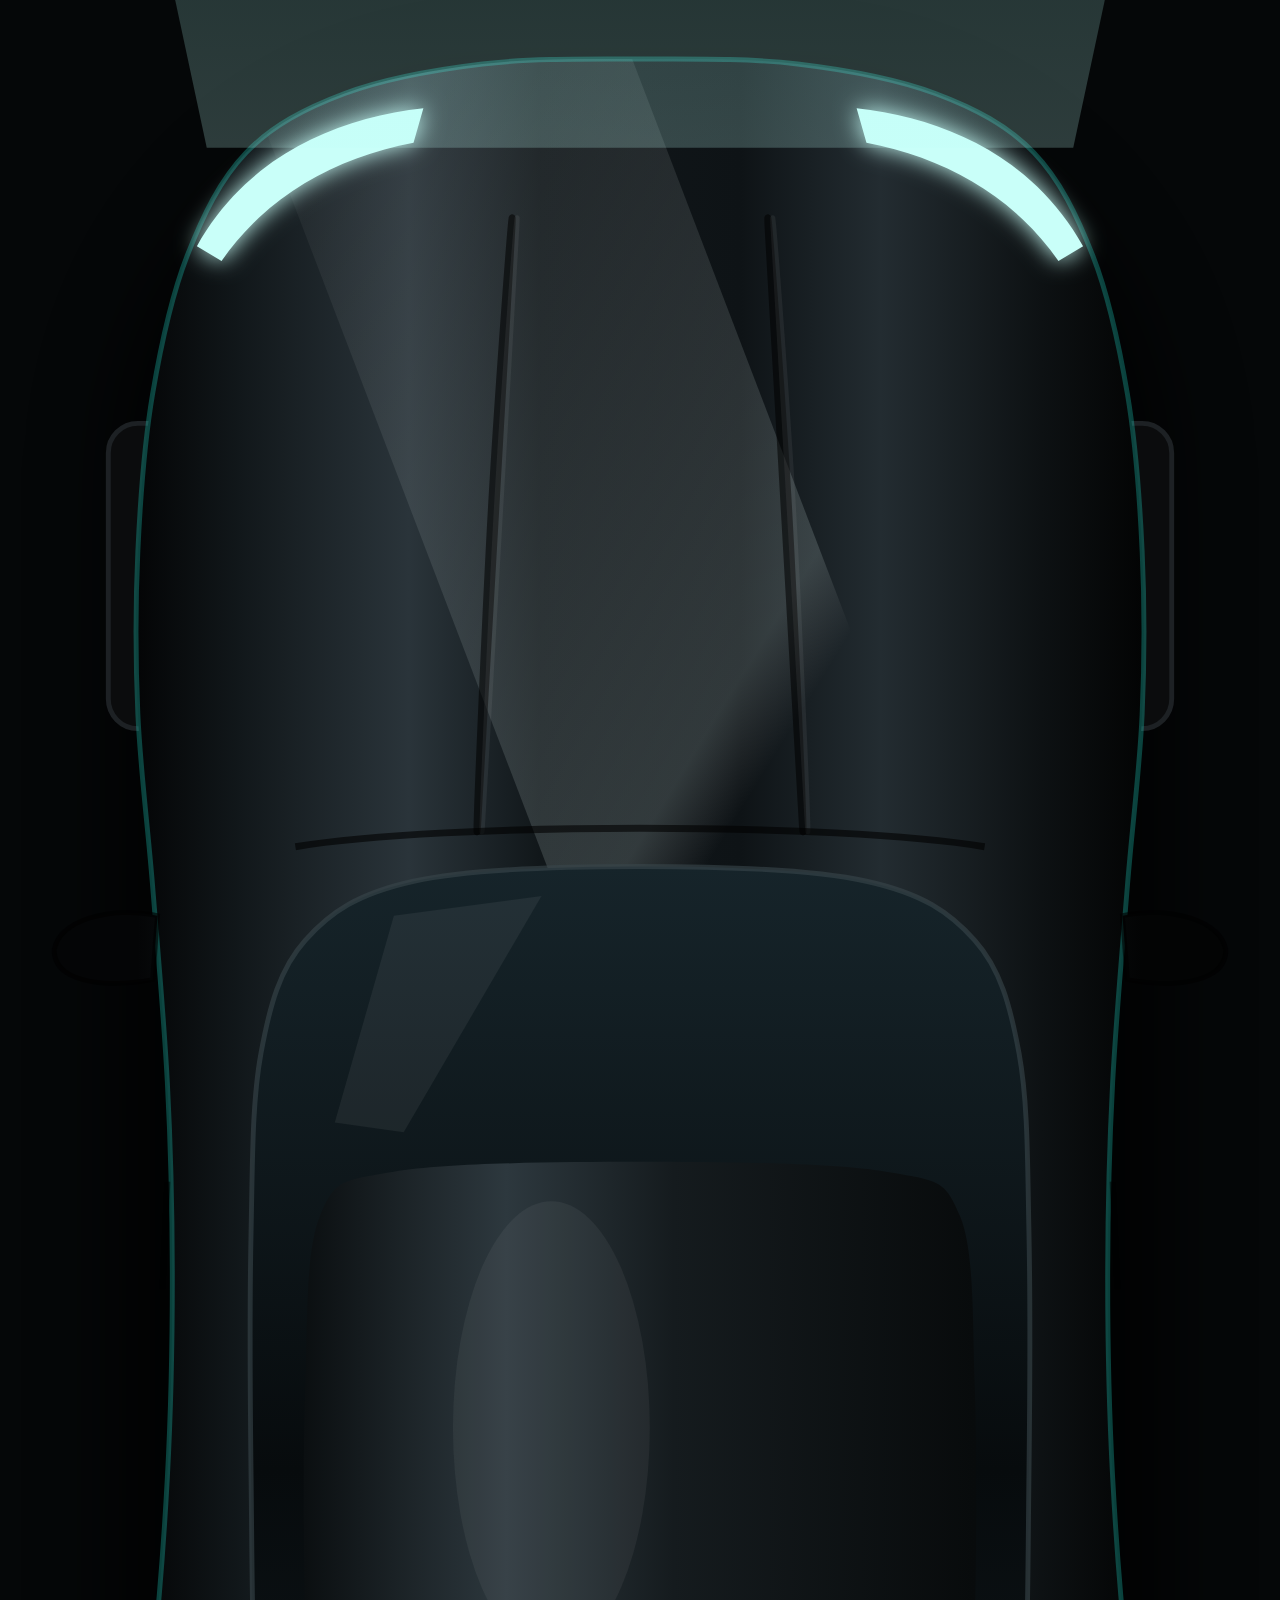
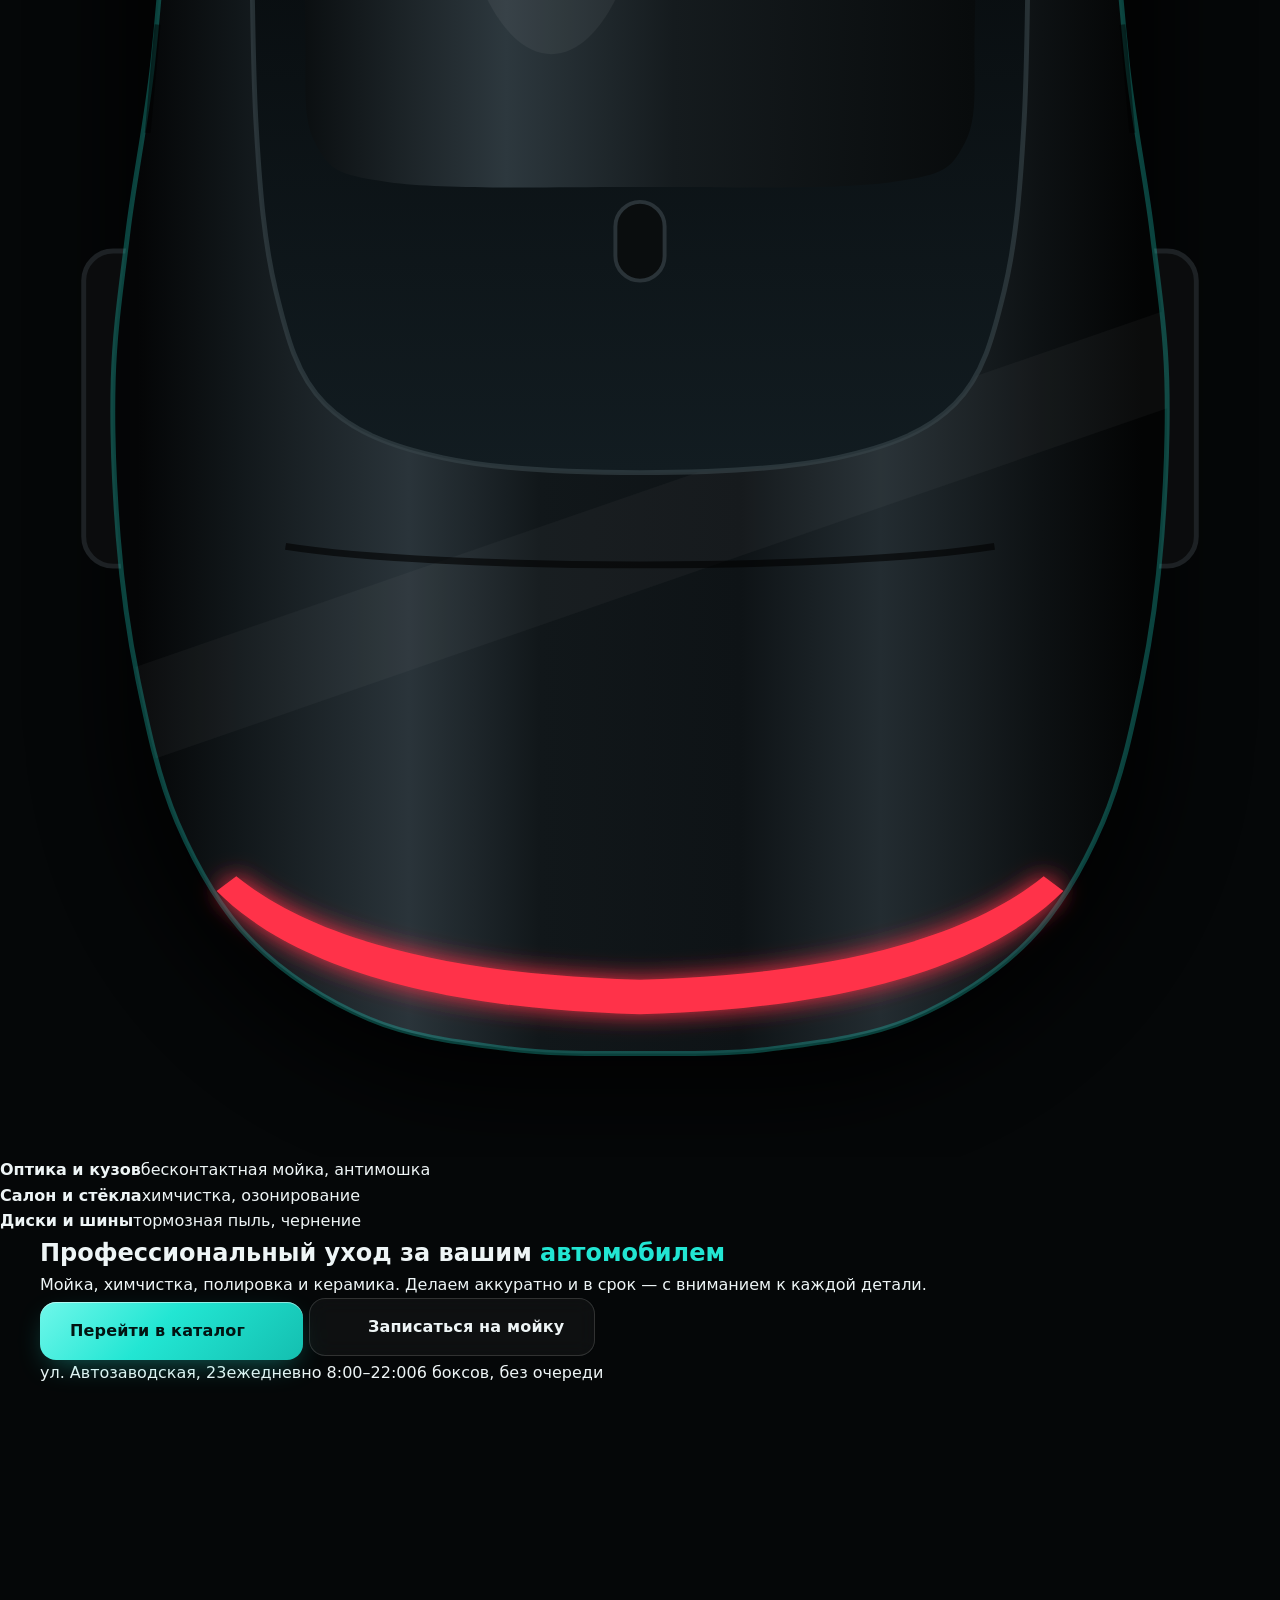
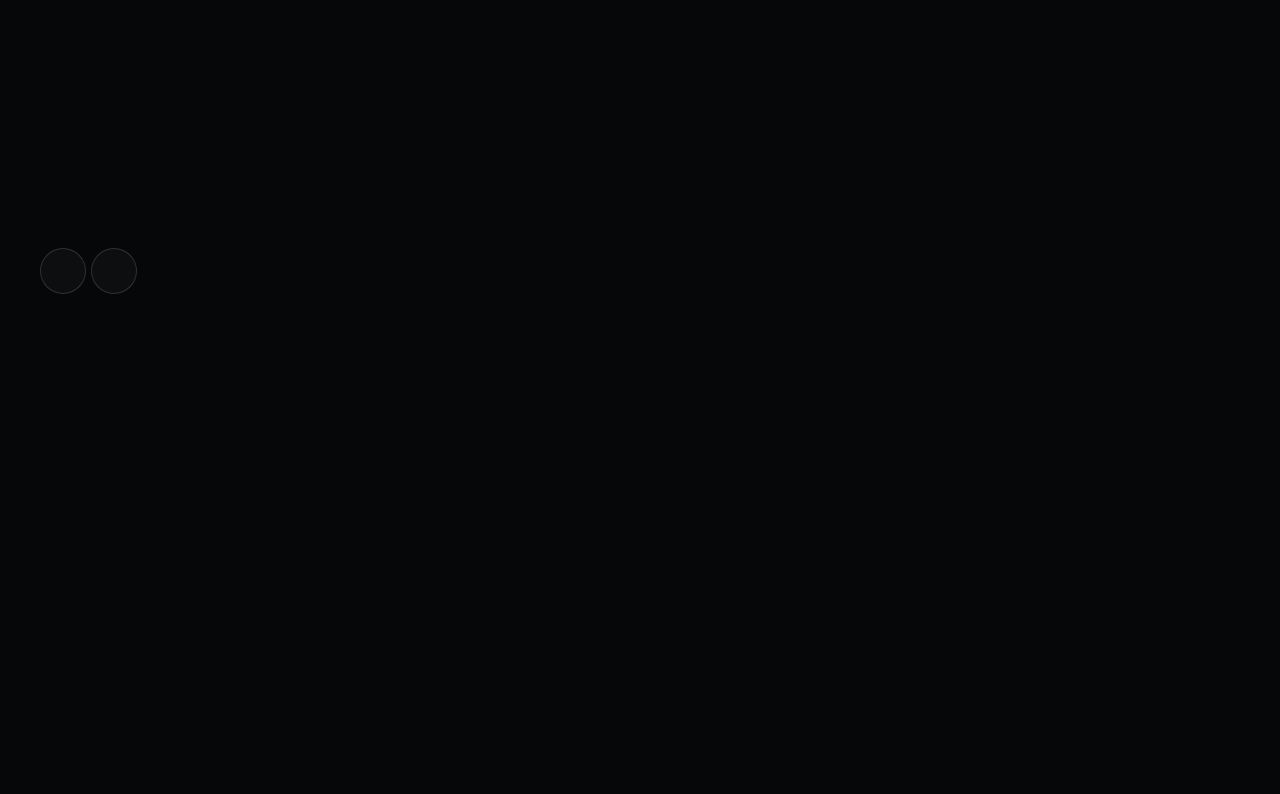
==== index.html @ 264e0c1d "Add files via upload" ====
<!doctype html>
<html lang="ru" class="no-js">
<head>
  <meta charset="utf-8">
  <meta name="viewport" content="width=device-width, initial-scale=1, viewport-fit=cover">
  <title>AQUACAR — премиальная автомойка и детейлинг в Москве</title>
  <meta name="description" content="Детейлинг-студия AQUACAR в Москве: бесконтактная мойка, химчистка салона, полировка, керамика и защитные покрытия. Онлайн-запись, гарантия качества, ежедневно 08:00–22:00.">
  <meta name="theme-color" content="#050708">
  <meta name="color-scheme" content="dark">
  <link rel="canonical" href="https://aquacar.ru/">
  <meta property="og:type" content="website">
  <meta property="og:locale" content="ru_RU">
  <meta property="og:site_name" content="AQUACAR">
  <meta property="og:title" content="AQUACAR — премиальная автомойка и детейлинг в Москве">
  <meta property="og:description" content="Детейлинг-студия AQUACAR в Москве: бесконтактная мойка, химчистка салона, полировка, керамика и защитные покрытия. Онлайн-запись, гарантия качества, ежедневно 08:00–22:00.">
  <meta property="og:url" content="https://aquacar.ru/">
  <meta property="og:image" content="https://aquacar.ru/assets/img/og-image.png">
  <meta property="og:image:width" content="1200">
  <meta property="og:image:height" content="630">
  <meta name="twitter:card" content="summary_large_image">
  <link rel="icon" href="assets/img/favicon.svg" type="image/svg+xml">
  <link rel="icon" href="assets/img/favicon-32.png" sizes="32x32" type="image/png">
  <link rel="apple-touch-icon" href="assets/img/apple-touch-icon.png">
  <link rel="manifest" href="site.webmanifest">
  <link rel="preload" href="assets/fonts/unbounded-cyrillic-2.woff2" as="font" type="font/woff2" crossorigin>
  <link rel="stylesheet" href="assets/css/fonts.css?v=2.4.0">
  <link rel="stylesheet" href="assets/css/base.css?v=2.4.0">
  <link rel="stylesheet" href="assets/css/layout.css?v=2.4.0">
  <link rel="stylesheet" href="assets/css/hero.css?v=2.4.0">
  <link rel="stylesheet" href="assets/css/sections.css?v=2.4.0">
  <script>document.documentElement.classList.replace('no-js', 'js');</script>
  <script type="application/ld+json">
  {"@context":"https://schema.org","@type":"AutoWash","name":"AQUACAR","url":"https://aquacar.ru/","image":"https://aquacar.ru/assets/img/og-image.png","telephone":"+7-495-120-45-67","email":"hello@aquacar.ru","priceRange":"₽₽","address":{"@type":"PostalAddress","streetAddress":"ул. Автозаводская, 23, стр. 4","addressLocality":"Москва","postalCode":"115280","addressCountry":"RU"},"geo":{"@type":"GeoCoordinates","latitude":55.7063,"longitude":37.6596},"openingHoursSpecification":[{"@type":"OpeningHoursSpecification","dayOfWeek":["Monday","Tuesday","Wednesday","Thursday","Friday","Saturday","Sunday"],"opens":"08:00","closes":"22:00"}]}
  </script>
</head>
<body data-page="home">
  <main id="main">
    <!-- Главный экран -->
    <section class="hero" data-hero aria-label="Главный экран">
      <div class="hero__stage">
        <div class="hero__camera" data-hero-camera>
          <div class="hero__floor" aria-hidden="true">
            <span class="hero__drain"></span>
            <span class="hero__bay"></span>
          </div>
          <div class="hero__spot" data-hero-spot>
            <div class="hero__car" data-hero-car>
              <svg class="topcar" viewBox="0 0 260 560" role="img" aria-label="Чёрный седан, вид сверху">
                <defs>
                  <linearGradient id="tc-paint" x1="28" y1="0" x2="232" y2="0" gradientUnits="userSpaceOnUse">
                    <stop offset="0" stop-color="#040506"/><stop offset=".1" stop-color="#11171a"/><stop offset=".27" stop-color="#2a343a"/>
                    <stop offset=".4" stop-color="#11171a"/><stop offset=".6" stop-color="#0e1316"/><stop offset=".74" stop-color="#232c31"/>
                    <stop offset=".9" stop-color="#0d1113"/><stop offset="1" stop-color="#030404"/>
                  </linearGradient>
                  <linearGradient id="tc-roof" x1="62" y1="0" x2="198" y2="0" gradientUnits="userSpaceOnUse">
                    <stop offset="0" stop-color="#0b0f11"/><stop offset=".3" stop-color="#2d383e"/><stop offset=".55" stop-color="#151b1e"/><stop offset="1" stop-color="#080b0c"/>
                  </linearGradient>
                  <linearGradient id="tc-glass" x1="0" y1="0" x2="0" y2="1">
                    <stop offset="0" stop-color="#16242a"/><stop offset=".5" stop-color="#070b0d"/><stop offset="1" stop-color="#121c21"/>
                  </linearGradient>
                  <linearGradient id="tc-sheen" x1="0" y1="0" x2="1" y2="1">
                    <stop offset="0" stop-color="#fff" stop-opacity="0"/><stop offset=".48" stop-color="#e8fffc" stop-opacity=".16"/><stop offset=".52" stop-color="#fff" stop-opacity="0"/>
                  </linearGradient>
                  <linearGradient id="tc-beam" x1="0" y1="1" x2="0" y2="0"><stop offset="0" stop-color="#bffcf6" stop-opacity=".22"/><stop offset="1" stop-color="#22e6d3" stop-opacity="0"/></linearGradient>
                  <filter id="tc-blur" x="-30%" y="-10%" width="160%" height="120%"><feGaussianBlur stdDeviation="9"/></filter>
                  <filter id="tc-glow" x="-50%" y="-50%" width="200%" height="200%"><feGaussianBlur stdDeviation="2.4" result="b"/><feMerge><feMergeNode in="b"/><feMergeNode in="SourceGraphic"/></feMerge></filter>
                  <clipPath id="tc-clip"><path d="M130.0 12.0 C140.7 12.0 152.0 11.8 162.0 13.0 C172.0 14.2 182.0 16.0 190.0 19.0 C198.0 22.0 204.7 25.5 210.0 31.0 C215.3 36.5 218.8 43.8 222.0 52.0 C225.2 60.2 227.3 70.0 229.0 80.0 C230.7 90.0 231.5 101.2 232.0 112.0 C232.5 122.8 232.5 133.7 232.0 145.0 C231.5 156.3 230.0 167.5 229.0 180.0 C228.0 192.5 226.7 206.7 226.0 220.0 C225.3 233.3 225.0 246.7 225.0 260.0 C225.0 273.3 225.3 287.0 226.0 300.0 C226.7 313.0 227.7 326.0 229.0 338.0 C230.3 350.0 232.7 361.3 234.0 372.0 C235.3 382.7 236.7 391.7 237.0 402.0 C237.3 412.3 236.8 423.8 236.0 434.0 C235.2 444.2 234.0 453.3 232.0 463.0 C230.0 472.7 227.8 483.2 224.0 492.0 C220.2 500.8 215.5 509.3 209.0 516.0 C202.5 522.7 193.7 528.3 185.0 532.0 C176.3 535.7 166.2 536.8 157.0 538.0 C147.8 539.2 139.0 539.0 130.0 539.0 C121.0 539.0 112.2 539.2 103.0 538.0 C93.8 536.8 83.7 535.7 75.0 532.0 C66.3 528.3 57.5 522.7 51.0 516.0 C44.5 509.3 39.8 500.8 36.0 492.0 C32.2 483.2 30.0 472.7 28.0 463.0 C26.0 453.3 24.8 444.2 24.0 434.0 C23.2 423.8 22.7 412.3 23.0 402.0 C23.3 391.7 24.7 382.7 26.0 372.0 C27.3 361.3 29.7 350.0 31.0 338.0 C32.3 326.0 33.3 313.0 34.0 300.0 C34.7 287.0 35.0 273.3 35.0 260.0 C35.0 246.7 34.7 233.3 34.0 220.0 C33.3 206.7 32.0 192.5 31.0 180.0 C30.0 167.5 28.5 156.3 28.0 145.0 C27.5 133.7 27.5 122.8 28.0 112.0 C28.5 101.2 29.3 90.0 31.0 80.0 C32.7 70.0 34.8 60.2 38.0 52.0 C41.2 43.8 44.7 36.5 50.0 31.0 C55.3 25.5 62.0 22.0 70.0 19.0 C78.0 16.0 88.0 14.2 98.0 13.0 C108.0 11.8 119.3 12.0 130.0 12.0Z"/></clipPath>
                </defs>
                <rect x="24" y="18" width="212" height="530" rx="80" fill="#000" opacity=".75" filter="url(#tc-blur)"/>
                <g fill="#0b0c0d" stroke="#1d2124" stroke-width="1">
                  <rect x="222" y="86" width="16" height="62" rx="6"/><rect x="22" y="86" width="16" height="62" rx="6"/>
                  <rect x="227" y="376" width="16" height="64" rx="6"/><rect x="17" y="376" width="16" height="64" rx="6"/>
                </g>
                <path d="M130.0 12.0 C140.7 12.0 152.0 11.8 162.0 13.0 C172.0 14.2 182.0 16.0 190.0 19.0 C198.0 22.0 204.7 25.5 210.0 31.0 C215.3 36.5 218.8 43.8 222.0 52.0 C225.2 60.2 227.3 70.0 229.0 80.0 C230.7 90.0 231.5 101.2 232.0 112.0 C232.5 122.8 232.5 133.7 232.0 145.0 C231.5 156.3 230.0 167.5 229.0 180.0 C228.0 192.5 226.7 206.7 226.0 220.0 C225.3 233.3 225.0 246.7 225.0 260.0 C225.0 273.3 225.3 287.0 226.0 300.0 C226.7 313.0 227.7 326.0 229.0 338.0 C230.3 350.0 232.7 361.3 234.0 372.0 C235.3 382.7 236.7 391.7 237.0 402.0 C237.3 412.3 236.8 423.8 236.0 434.0 C235.2 444.2 234.0 453.3 232.0 463.0 C230.0 472.7 227.8 483.2 224.0 492.0 C220.2 500.8 215.5 509.3 209.0 516.0 C202.5 522.7 193.7 528.3 185.0 532.0 C176.3 535.7 166.2 536.8 157.0 538.0 C147.8 539.2 139.0 539.0 130.0 539.0 C121.0 539.0 112.2 539.2 103.0 538.0 C93.8 536.8 83.7 535.7 75.0 532.0 C66.3 528.3 57.5 522.7 51.0 516.0 C44.5 509.3 39.8 500.8 36.0 492.0 C32.2 483.2 30.0 472.7 28.0 463.0 C26.0 453.3 24.8 444.2 24.0 434.0 C23.2 423.8 22.7 412.3 23.0 402.0 C23.3 391.7 24.7 382.7 26.0 372.0 C27.3 361.3 29.7 350.0 31.0 338.0 C32.3 326.0 33.3 313.0 34.0 300.0 C34.7 287.0 35.0 273.3 35.0 260.0 C35.0 246.7 34.7 233.3 34.0 220.0 C33.3 206.7 32.0 192.5 31.0 180.0 C30.0 167.5 28.5 156.3 28.0 145.0 C27.5 133.7 27.5 122.8 28.0 112.0 C28.5 101.2 29.3 90.0 31.0 80.0 C32.7 70.0 34.8 60.2 38.0 52.0 C41.2 43.8 44.7 36.5 50.0 31.0 C55.3 25.5 62.0 22.0 70.0 19.0 C78.0 16.0 88.0 14.2 98.0 13.0 C108.0 11.8 119.3 12.0 130.0 12.0Z" fill="url(#tc-paint)"/>
                <g clip-path="url(#tc-clip)">
                  <path d="M40 -10 L120 -10 L250 330 L170 330Z" fill="url(#tc-sheen)" class="topcar__sheen"/>
                  <path d="M0 470 L260 380 L260 400 L0 490Z" fill="#fff" opacity=".03"/>
                </g>
                <path d="M130.0 12.0 C140.7 12.0 152.0 11.8 162.0 13.0 C172.0 14.2 182.0 16.0 190.0 19.0 C198.0 22.0 204.7 25.5 210.0 31.0 C215.3 36.5 218.8 43.8 222.0 52.0 C225.2 60.2 227.3 70.0 229.0 80.0 C230.7 90.0 231.5 101.2 232.0 112.0 C232.5 122.8 232.5 133.7 232.0 145.0 C231.5 156.3 230.0 167.5 229.0 180.0 C228.0 192.5 226.7 206.7 226.0 220.0 C225.3 233.3 225.0 246.7 225.0 260.0 C225.0 273.3 225.3 287.0 226.0 300.0 C226.7 313.0 227.7 326.0 229.0 338.0 C230.3 350.0 232.7 361.3 234.0 372.0 C235.3 382.7 236.7 391.7 237.0 402.0 C237.3 412.3 236.8 423.8 236.0 434.0 C235.2 444.2 234.0 453.3 232.0 463.0 C230.0 472.7 227.8 483.2 224.0 492.0 C220.2 500.8 215.5 509.3 209.0 516.0 C202.5 522.7 193.7 528.3 185.0 532.0 C176.3 535.7 166.2 536.8 157.0 538.0 C147.8 539.2 139.0 539.0 130.0 539.0 C121.0 539.0 112.2 539.2 103.0 538.0 C93.8 536.8 83.7 535.7 75.0 532.0 C66.3 528.3 57.5 522.7 51.0 516.0 C44.5 509.3 39.8 500.8 36.0 492.0 C32.2 483.2 30.0 472.7 28.0 463.0 C26.0 453.3 24.8 444.2 24.0 434.0 C23.2 423.8 22.7 412.3 23.0 402.0 C23.3 391.7 24.7 382.7 26.0 372.0 C27.3 361.3 29.7 350.0 31.0 338.0 C32.3 326.0 33.3 313.0 34.0 300.0 C34.7 287.0 35.0 273.3 35.0 260.0 C35.0 246.7 34.7 233.3 34.0 220.0 C33.3 206.7 32.0 192.5 31.0 180.0 C30.0 167.5 28.5 156.3 28.0 145.0 C27.5 133.7 27.5 122.8 28.0 112.0 C28.5 101.2 29.3 90.0 31.0 80.0 C32.7 70.0 34.8 60.2 38.0 52.0 C41.2 43.8 44.7 36.5 50.0 31.0 C55.3 25.5 62.0 22.0 70.0 19.0 C78.0 16.0 88.0 14.2 98.0 13.0 C108.0 11.8 119.3 12.0 130.0 12.0Z" fill="none" stroke="#22e6d3" stroke-opacity=".28" stroke-width="1"/>
                <path d="M156.0 46.0 C155.5 34.7 158.8 79.7 160.0 100.0 C161.2 120.3 163.7 177.0 163.0 168.0Z M104.0 46.0 C104.5 34.7 101.2 79.7 100.0 100.0 C98.8 120.3 96.3 177.0 97.0 168.0Z" fill="none" stroke="#000" stroke-opacity=".55" stroke-width="1.4"/>
                <path d="M156.0 46.0 C155.5 34.7 158.8 79.7 160.0 100.0 C161.2 120.3 163.7 177.0 163.0 168.0Z M104.0 46.0 C104.5 34.7 101.2 79.7 100.0 100.0 C98.8 120.3 96.3 177.0 97.0 168.0Z" fill="none" stroke="#fff" stroke-opacity=".06" stroke-width="1" transform="translate(1 0)"/>
                <path d="M60 172 C90 167 170 167 200 172" fill="none" stroke="#000" stroke-opacity=".6" stroke-width="1.4"/>
                <path d="M58 436 C90 441 170 441 202 436" fill="none" stroke="#000" stroke-opacity=".6" stroke-width="1.4"/>
                <path d="M226.0 240.0 C226.0 240.0 227.0 262.0 227.0 262.0Z M34.0 240.0 C34.0 240.0 33.0 262.0 33.0 262.0Z M228.0 330.0 C228.0 330.0 230.0 352.0 230.0 352.0Z M32.0 330.0 C32.0 330.0 30.0 352.0 30.0 352.0Z" fill="none" stroke="#000" stroke-opacity=".5" stroke-width="1.2"/>
                <path d="M130.0 176.0 C145.3 176.0 164.7 176.5 176.0 179.0 C187.3 181.5 192.8 185.2 198.0 191.0 C203.2 196.8 205.2 204.2 207.0 214.0 C208.8 223.8 208.7 235.7 209.0 250.0 C209.3 264.3 209.2 283.3 209.0 300.0 C208.8 316.7 208.8 336.0 208.0 350.0 C207.2 364.0 206.3 374.5 204.0 384.0 C201.7 393.5 199.7 401.3 194.0 407.0 C188.3 412.7 180.7 415.7 170.0 418.0 C159.3 420.3 143.3 421.0 130.0 421.0 C116.7 421.0 100.7 420.3 90.0 418.0 C79.3 415.7 71.7 412.7 66.0 407.0 C60.3 401.3 58.3 393.5 56.0 384.0 C53.7 374.5 52.8 364.0 52.0 350.0 C51.2 336.0 51.2 316.7 51.0 300.0 C50.8 283.3 50.7 264.3 51.0 250.0 C51.3 235.7 51.2 223.8 53.0 214.0 C54.8 204.2 56.8 196.8 62.0 191.0 C67.2 185.2 72.7 181.5 84.0 179.0 C95.3 176.5 114.7 176.0 130.0 176.0Z" fill="url(#tc-glass)"/>
                <path d="M130.0 176.0 C145.3 176.0 164.7 176.5 176.0 179.0 C187.3 181.5 192.8 185.2 198.0 191.0 C203.2 196.8 205.2 204.2 207.0 214.0 C208.8 223.8 208.7 235.7 209.0 250.0 C209.3 264.3 209.2 283.3 209.0 300.0 C208.8 316.7 208.8 336.0 208.0 350.0 C207.2 364.0 206.3 374.5 204.0 384.0 C201.7 393.5 199.7 401.3 194.0 407.0 C188.3 412.7 180.7 415.7 170.0 418.0 C159.3 420.3 143.3 421.0 130.0 421.0 C116.7 421.0 100.7 420.3 90.0 418.0 C79.3 415.7 71.7 412.7 66.0 407.0 C60.3 401.3 58.3 393.5 56.0 384.0 C53.7 374.5 52.8 364.0 52.0 350.0 C51.2 336.0 51.2 316.7 51.0 300.0 C50.8 283.3 50.7 264.3 51.0 250.0 C51.3 235.7 51.2 223.8 53.0 214.0 C54.8 204.2 56.8 196.8 62.0 191.0 C67.2 185.2 72.7 181.5 84.0 179.0 C95.3 176.5 114.7 176.0 130.0 176.0Z" fill="none" stroke="#3a464c" stroke-opacity=".6" stroke-width="1"/>
                <path d="M80 186 L110 182 L82 230 L68 228Z" fill="#fff" opacity=".06"/>
                <path d="M130.0 236.0 C146.7 236.0 169.2 236.2 180.0 238.0 C190.8 239.8 192.0 239.7 195.0 247.0 C198.0 254.3 197.5 268.2 198.0 282.0 C198.5 295.8 198.3 318.0 198.0 330.0 C197.7 342.0 198.8 348.7 196.0 354.0 C193.2 359.3 192.0 360.5 181.0 362.0 C170.0 363.5 147.0 363.0 130.0 363.0 C113.0 363.0 90.0 363.5 79.0 362.0 C68.0 360.5 66.8 359.3 64.0 354.0 C61.2 348.7 62.3 342.0 62.0 330.0 C61.7 318.0 61.5 295.8 62.0 282.0 C62.5 268.2 62.0 254.3 65.0 247.0 C68.0 239.7 69.2 239.8 80.0 238.0 C90.8 236.2 113.3 236.0 130.0 236.0Z" fill="url(#tc-roof)"/>
                <ellipse cx="112" cy="290" rx="20" ry="46" fill="#fff" opacity=".05"/>
                <rect x="125" y="366" width="10" height="16" rx="5" fill="#0a0d0e" stroke="#2a3338" stroke-width=".8"/>
                <path d="M228 186 C238 184 248 187 249 193 C249 199 240 201 229 199Z" fill="url(#tc-paint)" stroke="#000" stroke-opacity=".6"/><path d="M32 186 C22 184 12 187 11 193 C11 199 20 201 31 199Z" fill="url(#tc-paint)" stroke="#000" stroke-opacity=".6"/>
                <g class="topcar__head" filter="url(#tc-glow)"><path d="M174 22 C192 24 210 32 220 50 L215 53 C206 40 192 32 176 29Z" fill="#c9fff9"/><path d="M86 22 C68 24 50 32 40 50 L45 53 C54 40 68 32 84 29Z" fill="#c9fff9"/></g>
                <path class="topcar__beam" d="M42 30 L-20 -260 L280 -260 L218 30Z" fill="url(#tc-beam)"/>
                <g class="topcar__tail" filter="url(#tc-glow)"><path d="M44 506 C60 522 90 530 130 531 C170 530 200 522 216 506 L212 503 C196 516 168 523 130 524 C92 523 64 516 48 503Z" fill="#ff3348"/></g>
              </svg>
            </div>
            <ul class="hero__notes" aria-label="Что мы делаем с автомобилем">
              <li class="hero__note" style="--y: 9%"><b>Оптика и кузов</b><span>бесконтактная мойка, антимошка</span></li>
              <li class="hero__note" style="--y: 42%"><b>Салон и стёкла</b><span>химчистка, озонирование</span></li>
              <li class="hero__note" style="--y: 74%"><b>Диски и шины</b><span>тормозная пыль, чернение</span></li>
            </ul>
          </div>
        </div>
        <div class="hero__vignette" aria-hidden="true"></div>

        <div class="container hero__content" data-hero-content>
          <h1 class="hero__title" data-c="heroTitle">Профессиональный уход за&nbsp;вашим <span class="text-accent">автомобилем</span></h1>
          <p class="hero__subtitle" data-c="heroSubtitle">Мойка, химчистка, полировка и керамика. Делаем аккуратно и в срок — с вниманием к каждой детали.</p>
          <div class="hero__actions">
            <a class="btn btn--primary btn--lg" href="catalog.html" data-drive-go>
              Перейти в каталог
              <svg class="icon" aria-hidden="true"><use href="#i-arrow"/></svg>
            </a>
            <a class="btn btn--ghost btn--lg" href="booking.html">
              <svg class="icon" aria-hidden="true"><use href="#i-calendar"/></svg>
              Записаться на мойку
            </a>
          </div>
          <p class="hero__meta" data-c="heroMeta"><span>ул. Автозаводская, 23</span><span>ежедневно 8:00–22:00</span><span>6 боксов, без очереди</span></p>
        </div>

        <a class="hero__scroll" href="#advantages" aria-label="Прокрутить к преимуществам">
          <span class="hero__mouse" aria-hidden="true"><span></span></span>
        </a>
      </div>
    </section>

    <!-- Преимущества -->
    <section class="section advantages" id="advantages" aria-labelledby="advantages-title">
      <div class="container">
        <header class="section-head section-head--center">
          <p class="eyebrow eyebrow--center" data-reveal>Почему AQUACAR</p>
          <h2 class="section-title" id="advantages-title" data-reveal style="--d:80ms">Почему к нам <span class="text-accent">возвращаются</span></h2>
        </header>

        <ul class="stats" aria-label="AQUACAR в цифрах">
          <li class="stat" data-reveal><strong class="stat__value"><span data-counter="12">12</span></strong><span class="stat__label">лет работы<br>с премиальными авто</span></li>
          <li class="stat" data-reveal style="--d:80ms"><strong class="stat__value"><span data-counter="25000" data-format="thousands">25 000</span>+</strong><span class="stat__label">автомобилей<br>прошли через наши боксы</span></li>
          <li class="stat" data-reveal style="--d:160ms"><strong class="stat__value"><span data-counter="4.9" data-decimals="1">4,9</span></strong><span class="stat__label">средняя оценка<br>на Яндекс Картах и 2ГИС</span></li>
          <li class="stat" data-reveal style="--d:240ms"><strong class="stat__value"><span data-counter="6">6</span></strong><span class="stat__label">тёплых боксов —<br>без очередей</span></li>
        </ul>

        <ul class="adv-grid">
          <li class="adv-card" data-reveal>
            <span class="adv-card__icon" aria-hidden="true"><svg class="icon"><use href="#i-flask"/></svg></span>
            <h3>Профессиональная химия</h3>
            <p>Сертифицированные составы европейских брендов с нейтральным pH — безопасны для лака, резины, кожи и пластика.</p>
          </li>
          <li class="adv-card" data-reveal style="--d:70ms">
            <span class="adv-card__icon" aria-hidden="true"><svg class="icon"><use href="#i-layers"/></svg></span>
            <h3>Бережно к ЛКП</h3>
            <p>Двухфазная мойка, метод двух вёдер и отдельная микрофибра на каждый этап — без царапин и голограмм.</p>
          </li>
          <li class="adv-card" data-reveal style="--d:140ms">
            <span class="adv-card__icon" aria-hidden="true"><svg class="icon"><use href="#i-master"/></svg></span>
            <h3>Опытные мастера</h3>
            <p>Стаж каждого специалиста — от 5 лет. Регулярное обучение у производителей химии и внутренняя аттестация.</p>
          </li>
          <li class="adv-card" data-reveal style="--d:210ms">
            <span class="adv-card__icon" aria-hidden="true"><svg class="icon"><use href="#i-gear"/></svg></span>
            <h3>Современное оборудование</h3>
            <p>Профессиональные аппараты высокого давления, парогенераторы и система осмоса для мойки без разводов.</p>
          </li>
          <li class="adv-card" data-reveal>
            <span class="adv-card__icon" aria-hidden="true"><svg class="icon"><use href="#i-award"/></svg></span>
            <h3>Гарантия качества</h3>
            <p>Финальная проверка вместе с вами. Если что-то не понравится — бесплатно переделаем в течение 24 часов.</p>
          </li>
          <li class="adv-card" data-reveal style="--d:70ms">
            <span class="adv-card__icon" aria-hidden="true"><svg class="icon"><use href="#i-cal-check"/></svg></span>
            <h3>Удобная запись</h3>
            <p>Онлайн-заявка за минуту, напоминание в мессенджере и точное время приезда — без ожидания в очереди.</p>
          </li>
          <li class="adv-card" data-reveal style="--d:140ms">
            <span class="adv-card__icon" aria-hidden="true"><svg class="icon"><use href="#i-car"/></svg></span>
            <h3>Автомобили любого класса</h3>
            <p>От городских хэтчбеков до спорткаров и представительских седанов — с индивидуальным подходом к каждому.</p>
          </li>
          <li class="adv-card adv-card--cta" data-reveal style="--d:210ms">
            <h3>Есть вопрос?</h3>
            <p>Пришлите фото машины в Telegram — подскажем, что нужно, и назовём цену до визита.</p>
            <a class="btn btn--primary btn--sm" href="https://t.me/aquacar_manager" target="_blank" rel="noopener" data-c-href="manager">Написать в Telegram <svg class="icon" aria-hidden="true"><use href="#i-arrow"/></svg></a>
          </li>
        </ul>
      </div>
    </section>


    <!-- Популярные услуги -->
    <section class="section popular" aria-labelledby="popular-title">
      <div class="container">
        <header class="section-head section-head--split">
          <div>
            <p class="eyebrow" data-reveal><span class="eyebrow__line" aria-hidden="true"></span>Популярные услуги</p>
            <h2 class="section-title" id="popular-title" data-reveal style="--d:80ms">Что заказывают <span class="text-accent">чаще всего</span></h2>
          </div>
          <a class="btn btn--outline" href="catalog.html" data-reveal style="--d:160ms">Весь каталог <svg class="icon" aria-hidden="true"><use href="#i-arrow"/></svg></a>
        </header>
        <div class="catalog__grid catalog__grid--popular" data-popular="body-wash,complex-wash,interior-clean,polish"></div>
      </div>
    </section>

    <!-- Отзывы -->
    <section class="section reviews" aria-labelledby="reviews-title">
      <div class="container">
        <header class="section-head section-head--split">
          <div>
            <p class="eyebrow" data-reveal><span class="eyebrow__line" aria-hidden="true"></span>Отзывы клиентов</p>
            <h2 class="section-title" id="reviews-title" data-reveal style="--d:80ms">Что говорят <span class="text-accent">клиенты</span></h2>
          </div>
          <a class="btn btn--ghost" href="reviews.html" data-reveal style="--d:160ms">Все отзывы <svg class="icon" aria-hidden="true"><use href="#i-arrow"/></svg></a>
        </header>
        <div class="carousel" data-carousel>
          <div class="carousel__track" tabindex="0" role="region" aria-label="Отзывы клиентов, прокручиваются горизонтально" data-carousel-track></div>
          <div class="carousel__controls">
            <div class="carousel__progress" aria-hidden="true"><span data-carousel-progress></span></div>
            <button class="icon-btn" type="button" aria-label="Предыдущие отзывы" data-carousel-prev><svg class="icon" aria-hidden="true"><use href="#i-chev-left"/></svg></button>
            <button class="icon-btn" type="button" aria-label="Следующие отзывы" data-carousel-next><svg class="icon" aria-hidden="true"><use href="#i-chev-right"/></svg></button>
          </div>
        </div>
      </div>
    </section>

    <!-- Призыв к записи -->
    <section class="section section--tight">
      <div class="container">
        <div class="cta-banner" data-reveal="scale">
          <div class="cta-banner__text">
            <p class="eyebrow"><span class="eyebrow__line" aria-hidden="true"></span>Онлайн-запись</p>
            <h2 class="section-title">Первый визит — <span class="text-accent">−15%</span></h2>
            <p class="section-lead">Скидка действует на любую услугу при записи через сайт. Назовите администратору промокод AQUA15.</p>
          </div>
          <div class="cta-banner__actions">
            <a class="btn btn--primary btn--lg" href="booking.html"><svg class="icon" aria-hidden="true"><use href="#i-calendar"/></svg>Записаться</a>
            <a class="btn btn--ghost btn--lg" href="contacts.html"><svg class="icon" aria-hidden="true"><use href="#i-pin"/></svg>Как добраться</a>
          </div>
        </div>
      </div>
    </section>
  </main>

  <noscript><nav class="noscript-nav"><a href="index.html">Главная</a> · <a href="catalog.html">Услуги</a> · <a href="reviews.html">Отзывы</a> · <a href="booking.html">Запись</a> · <a href="contacts.html">Контакты</a></nav></noscript>

  <script src="assets/js/layout.js?v=2.4.0"></script>
  <script src="assets/js/config.js?v=2.4.0" defer></script>
  <script src="assets/js/utils.js?v=2.4.0" defer></script>
  <script src="assets/js/data/services.js?v=2.4.0" defer></script>
  <script src="assets/js/data/reviews.js?v=2.4.0" defer></script>
  <script src="assets/js/content.js?v=2.4.0" defer></script>
  <script src="assets/js/services/booking-api.js?v=2.4.0" defer></script>
  <script src="assets/js/components/reveal.js?v=2.4.0" defer></script>
  <script src="assets/js/components/header.js?v=2.4.0" defer></script>
  <script src="assets/js/components/hero.js?v=2.4.0" defer></script>
  <script src="assets/js/components/catalog.js?v=2.4.0" defer></script>
  <script src="assets/js/components/modal.js?v=2.4.0" defer></script>
  <script src="assets/js/components/reviews.js?v=2.4.0" defer></script>
  <script src="assets/js/components/datepicker.js?v=2.4.0" defer></script>
  <script src="assets/js/components/booking-form.js?v=2.4.0" defer></script>
  <script src="assets/js/components/misc.js?v=2.4.0" defer></script>
  <script src="assets/js/main.js?v=2.4.0" defer></script>
</body>
</html>
---- assets/css/base.css ----
/* =========================================================
   AQUACAR — base: токены, сброс, типографика, кнопки, утилиты
   ========================================================= */

@property --lights {
  syntax: '<number>';
  inherits: true;
  initial-value: 1;
}

:root {
  /* Палитра */
  --bg: #050708;
  --bg-2: #080b0d;
  --graphite: #0e1316;
  --graphite-2: #141b1f;
  --graphite-3: #1b2428;
  --line: rgba(255, 255, 255, .08);
  --line-2: rgba(255, 255, 255, .14);
  --text: #eef5f6;
  --text-2: #aab7bb;
  --text-3: #7f8d92;
  --accent: #22e6d3;
  --accent-2: #14bfb0;
  --accent-3: #0b6f68;
  --accent-soft: rgba(34, 230, 211, .12);
  --accent-glow: rgba(34, 230, 211, .45);
  --on-accent: #021412;
  --danger: #ff6b7a;
  --success: #3ef0b6;

  /* Типографика */
  --font-display: 'Unbounded', 'Arial Black', system-ui, sans-serif;
  --font-body: 'Manrope', system-ui, -apple-system, 'Segoe UI', Roboto, sans-serif;

  /* Сетка */
  --container: 1240px;
  --gutter: clamp(16px, 4vw, 40px);
  --header-h: 76px;
  --radius: 22px;
  --radius-sm: 14px;
  --radius-xs: 10px;

  /* Движение */
  --ease: cubic-bezier(.22, .61, .36, 1);
  --ease-out: cubic-bezier(.16, 1, .3, 1);
  --ease-spring: cubic-bezier(.34, 1.4, .64, 1);

  --shadow-glow: 0 0 0 1px rgba(34, 230, 211, .25), 0 18px 50px -18px rgba(34, 230, 211, .55);
  color-scheme: dark;
}

@media (max-width: 760px) {
  :root { --header-h: 64px; --radius: 18px; }
}

/* ---------- Reset ---------- */
*, *::before, *::after { box-sizing: border-box; }
html {
  -webkit-text-size-adjust: 100%;
  text-size-adjust: 100%;
  scroll-behavior: smooth;
  scroll-padding-top: calc(var(--header-h) + 12px);
  overflow-x: clip;
}
body {
  margin: 0;
  min-height: 100vh;
  background: var(--bg);
  color: var(--text);
  font-family: var(--font-body);
  font-size: 16px;
  line-height: 1.6;
  -webkit-font-smoothing: antialiased;
  -moz-osx-font-smoothing: grayscale;
  text-rendering: optimizeLegibility;
  overflow-x: clip;
}
img, svg, video, canvas { display: block; max-width: 100%; }
h1, h2, h3, h4, p, ul, ol, figure, dl, dd { margin: 0; }
ul, ol { padding: 0; list-style: none; }
a { color: inherit; text-decoration: none; }
button, input, select, textarea { font: inherit; color: inherit; }
button { cursor: pointer; background: none; border: 0; padding: 0; }
address { font-style: normal; }
::selection { background: var(--accent); color: var(--on-accent); }

.motion-off { scroll-behavior: auto; }
@media (prefers-reduced-motion: reduce) {
  html { scroll-behavior: auto; }
  *, *::before, *::after {
    animation-duration: .01ms !important;
    animation-iteration-count: 1 !important;
    transition-duration: .01ms !important;
  }
}

/* ---------- Focus ---------- */
:focus-visible {
  outline: 2px solid var(--accent);
  outline-offset: 3px;
  border-radius: 6px;
}

.skip-link {
  position: fixed;
  top: 12px; left: 12px;
  z-index: 200;
  padding: 10px 18px;
  border-radius: 10px;
  background: var(--accent);
  color: var(--on-accent);
  font-weight: 700;
  transform: translateY(-160%);
  transition: transform .25s var(--ease);
}
.skip-link:focus { transform: none; }

.sprite { position: absolute; width: 0; height: 0; overflow: hidden; }

.visually-hidden {
  position: absolute !important;
  width: 1px; height: 1px;
  padding: 0; margin: -1px;
  overflow: hidden; clip: rect(0 0 0 0);
  white-space: nowrap; border: 0;
}

/* ---------- Icons ---------- */
.icon {
  width: 1.25em;
  height: 1.25em;
  flex: none;
  fill: none;
  stroke: currentColor;
  stroke-width: 1.7;
  stroke-linecap: round;
  stroke-linejoin: round;
}

/* ---------- Layout ---------- */
.container {
  width: 100%;
  max-width: calc(var(--container) + var(--gutter) * 2);
  margin-inline: auto;
  padding-inline: var(--gutter);
}
.section {
  position: relative;
  padding-block: clamp(80px, 11vw, 150px);
}

/* ---------- Typography ---------- */
.eyebrow {
  display: inline-flex;
  align-items: center;
  gap: 14px;
  margin-bottom: 18px;
  color: var(--accent);
  font-size: .78rem;
  font-weight: 600;
  letter-spacing: .24em;
  text-transform: uppercase;
}
.eyebrow__line {
  width: 24px;
  height: 1px;
  background: var(--accent);
  opacity: .7;
}
.eyebrow--center .eyebrow__line:last-child { background: linear-gradient(90deg, var(--accent), transparent); }

.section-title {
  font-family: var(--font-display);
  font-weight: 600;
  font-size: clamp(1.75rem, 3.6vw, 3.1rem);
  line-height: 1.12;
  letter-spacing: -.02em;
  text-wrap: balance;
}
.section-lead {
  color: var(--text-2);
  font-size: clamp(1rem, 1.15vw, 1.1rem);
  max-width: 34em;
  text-wrap: pretty;
}
.text-accent { color: var(--accent); }

.section-head { margin-bottom: clamp(36px, 5vw, 64px); }
.section-head--split {
  display: flex;
  align-items: flex-end;
  justify-content: space-between;
  gap: 24px 48px;
  flex-wrap: wrap;
}
.section-head--split > div:first-child { flex: 1 1 520px; max-width: 700px; }
.section-head--split > .section-lead { flex: 0 1 430px; }
.section-head--center { text-align: center; display: flex; flex-direction: column; align-items: center; }
.section-head--center .section-title { max-width: 820px; }

/* ---------- Buttons ---------- */
.btn {
  --btn-h: 50px;
  position: relative;
  display: inline-flex;
  align-items: center;
  justify-content: center;
  gap: 10px;
  min-height: var(--btn-h);
  padding: 0 26px;
  border-radius: 14px;
  font-weight: 700;
  font-size: .97rem;
  letter-spacing: .01em;
  line-height: 1.1;
  white-space: nowrap;
  isolation: isolate;
  overflow: hidden;
  transition: transform .25s var(--ease), box-shadow .3s var(--ease), background-color .3s, border-color .3s, color .3s;
  -webkit-tap-highlight-color: transparent;
}
.btn .icon { width: 1.15em; height: 1.15em; transition: transform .3s var(--ease); }
.btn:hover .icon[aria-hidden]:last-child:not(:first-child) { transform: translateX(3px); }
.btn:active { transform: translateY(1px) scale(.985); }
.btn--sm { --btn-h: 42px; padding: 0 18px; font-size: .9rem; border-radius: 12px; }
.btn--lg { --btn-h: 58px; padding: 0 30px; font-size: 1rem; border-radius: 16px; }
.btn--block { width: 100%; }

.btn--primary {
  color: var(--on-accent);
  background: linear-gradient(135deg, #6ff7ea 0%, var(--accent) 45%, var(--accent-2) 100%);
  box-shadow: 0 10px 30px -10px var(--accent-glow), inset 0 1px 0 rgba(255, 255, 255, .5);
}
.btn--primary:hover { box-shadow: 0 16px 44px -10px rgba(34, 230, 211, .7), inset 0 1px 0 rgba(255, 255, 255, .5); transform: translateY(-2px); }

.btn--ghost {
  color: var(--text);
  background: rgba(255, 255, 255, .04);
  border: 1px solid var(--line-2);
  -webkit-backdrop-filter: blur(10px);
  backdrop-filter: blur(10px);
}
.btn--ghost:hover { border-color: rgba(34, 230, 211, .55); background: rgba(34, 230, 211, .08); color: #fff; transform: translateY(-2px); }

.btn--outline {
  color: var(--text);
  border: 1px solid rgba(34, 230, 211, .55);
  background: rgba(34, 230, 211, .04);
  box-shadow: inset 0 0 18px rgba(34, 230, 211, .08);
}
.btn--outline .icon { color: var(--accent); }
.btn--outline:hover { background: rgba(34, 230, 211, .12); box-shadow: 0 0 24px -4px var(--accent-glow), inset 0 0 18px rgba(34, 230, 211, .15); transform: translateY(-2px); }

/* loading */
.btn__spinner {
  position: absolute;
  inset: 0;
  margin: auto;
  width: 22px; height: 22px;
  border-radius: 50%;
  border: 2.5px solid currentColor;
  border-right-color: transparent;
  opacity: 0;
  animation: spin .8s linear infinite;
  transition: opacity .2s;
}
.btn.is-loading { pointer-events: none; }
.btn.is-loading .btn__label { opacity: 0; }
.btn.is-loading .btn__spinner { opacity: 1; }
.btn[disabled] { opacity: .55; pointer-events: none; }
@keyframes spin { to { transform: rotate(360deg); } }

.icon-btn {
  display: inline-grid;
  place-items: center;
  width: 46px; height: 46px;
  border-radius: 50%;
  border: 1px solid var(--line-2);
  background: rgba(255, 255, 255, .03);
  color: var(--text);
  transition: border-color .25s, background-color .25s, color .25s, transform .2s;
}
.icon-btn:hover { border-color: rgba(34, 230, 211, .6); color: var(--accent); background: rgba(34, 230, 211, .08); }
.icon-btn:active { transform: scale(.94); }
.icon-btn[disabled] { opacity: .35; pointer-events: none; }

/* ---------- Chips ---------- */
.chip {
  display: inline-flex;
  align-items: center;
  gap: 6px;
  padding: 5px 11px;
  border-radius: 999px;
  border: 1px solid rgba(34, 230, 211, .25);
  background: var(--accent-soft);
  color: #9ff6ec;
  font-size: .72rem;
  font-weight: 600;
  letter-spacing: .04em;
}

/* ---------- Reveal ---------- */
.js [data-reveal] {
  opacity: 0;
  transform: translate3d(0, 28px, 0);
  transition: opacity .9s var(--ease-out), transform .9s var(--ease-out);
  transition-delay: var(--d, 0ms);
}
.js [data-reveal="scale"] { transform: scale(.96) translate3d(0, 20px, 0); }
.js [data-reveal="left"] { transform: translate3d(-40px, 0, 0); }
.js [data-reveal].is-visible { opacity: 1; transform: none; }
.motion-off [data-reveal] { opacity: 1 !important; transform: none !important; transition: none !important; }

/* ---------- Toasts ---------- */
.toasts {
  position: fixed;
  z-index: 120;
  right: 20px; bottom: 20px;
  display: grid;
  gap: 10px;
  width: min(380px, calc(100vw - 32px));
  pointer-events: none;
}
.toast {
  display: flex;
  align-items: flex-start;
  gap: 12px;
  padding: 14px 16px;
  border-radius: 14px;
  background: rgba(14, 19, 22, .92);
  border: 1px solid rgba(34, 230, 211, .3);
  box-shadow: 0 20px 50px -20px rgba(0, 0, 0, .8), 0 0 30px -10px var(--accent-glow);
  -webkit-backdrop-filter: blur(14px);
  backdrop-filter: blur(14px);
  color: var(--text);
  font-size: .93rem;
  pointer-events: auto;
  animation: toast-in .5s var(--ease-out) both;
}
.toast .icon { color: var(--accent); margin-top: 2px; }
.toast--error { border-color: rgba(255, 107, 122, .4); }
.toast--error .icon { color: var(--danger); }
.toast.is-leaving { animation: toast-out .35s var(--ease) forwards; }
@keyframes toast-in { from { opacity: 0; transform: translateY(16px) scale(.97); } }
@keyframes toast-out { to { opacity: 0; transform: translateY(10px); } }
@media (max-width: 560px) { .toasts { right: 16px; left: 16px; bottom: 16px; width: auto; } }

/* Атрибут hidden всегда скрывает элемент — даже если у него задан display */
[hidden] { display: none !important; }

/* =========================================================
   Плавные переходы между страницами
   ========================================================= */

/* 1. Нативные cross-document View Transitions (Chrome / Edge / Safari 18.2+) */
@view-transition { navigation: auto; }
.header { view-transition-name: site-header; }
::view-transition-old(root) { animation: vt-out .35s var(--ease) both; }
::view-transition-new(root) { animation: vt-in .55s var(--ease-out) both; }
@keyframes vt-out { to { opacity: 0; transform: translateY(-14px) scale(.99); filter: blur(4px); } }
@keyframes vt-in { from { opacity: 0; transform: translateY(18px); filter: blur(6px); } }

/* 2. Запасной вариант — шторка (layout.js) */
.page-curtain {
  position: fixed;
  inset: 0;
  z-index: 150;
  pointer-events: none;
  background:
    radial-gradient(60% 50% at 50% 50%, rgba(34, 230, 211, .1), transparent 70%),
    var(--bg);
  opacity: 1;
  transition: opacity .45s var(--ease);
}
.is-ready .page-curtain { opacity: 0; }
.is-leaving .page-curtain { opacity: 1; transition-duration: .35s; }
.no-js .page-curtain { display: none; }
@supports (view-transition-name: none) { .page-curtain { transition-duration: .2s; } }

/* =========================================================
   Шапка внутренних страниц
   ========================================================= */
.page-head {
  position: relative;
  padding: calc(var(--header-h) + clamp(40px, 7vw, 90px)) 0 clamp(32px, 4vw, 56px);
  overflow: hidden;
}
.page-head__glow {
  position: absolute;
  right: -10%; top: -30%;
  width: 70vw; height: 70vw;
  max-width: 900px; max-height: 900px;
  background: radial-gradient(closest-side, rgba(34, 230, 211, .12), transparent 70%);
  pointer-events: none;
}
.page-title {
  font-family: var(--font-display);
  font-weight: 600;
  font-size: clamp(2rem, 4.6vw, 3.8rem);
  line-height: 1.08;
  letter-spacing: -.025em;
  max-width: 16em;
  margin-bottom: 20px;
  text-wrap: balance;
}
.crumbs {
  display: flex;
  gap: 10px;
  margin-bottom: 28px;
  color: var(--text-3);
  font-size: .85rem;
}
.crumbs a { transition: color .2s; }
.crumbs a:hover { color: var(--accent); }
.crumbs [aria-current] { color: var(--text-2); }
.section--flush { padding-top: 0; }
.section--tight { padding-block: clamp(40px, 6vw, 80px); }
.noscript-nav { padding: 24px; text-align: center; }
.noscript-nav a { color: var(--accent); }

/* =========================================================
   Подсветка за курсором (misc.js → AQ.components.glow)
   ========================================================= */
[data-glow-host] { position: relative; isolation: isolate; }
.glow {
  position: absolute;
  inset: 0;
  z-index: -1;
  border-radius: inherit;
  pointer-events: none;
  opacity: 0;
  transition: opacity .35s var(--ease);
  background: radial-gradient(var(--glow-r, 180px) circle at var(--gx, 50%) var(--gy, 50%), rgba(34, 230, 211, .16), transparent 70%);
}
.glow::after {
  content: '';
  position: absolute;
  inset: 0;
  border-radius: inherit;
  padding: 1px;
  background: radial-gradient(calc(var(--glow-r, 180px) * .8) circle at var(--gx, 50%) var(--gy, 50%), rgba(34, 230, 211, .85), transparent 70%);
  -webkit-mask: linear-gradient(#000 0 0) content-box, linear-gradient(#000 0 0);
  -webkit-mask-composite: xor;
  mask: linear-gradient(#000 0 0) content-box exclude, linear-gradient(#000 0 0);
}
[data-glow-host]:hover > .glow { opacity: 1; }
/* На яркой кнопке — светлый блик вместо бирюзового */
.btn--primary > .glow { background: radial-gradient(110px circle at var(--gx, 50%) var(--gy, 50%), rgba(255, 255, 255, .5), transparent 70%); }
.btn--primary > .glow::after { display: none; }
.btn--tg > .glow { background: radial-gradient(110px circle at var(--gx, 50%) var(--gy, 50%), rgba(255, 255, 255, .35), transparent 70%); }
.btn--tg > .glow::after { display: none; }
/* Крупные карточки — пятно шире, как на подложке формы */
.adv-card, .review, .booking__card, .cta-banner, .catalog__cta, .contact-item, .fact, .stat { --glow-r: 340px; }
.booking__card, .cta-banner { --glow-r: 520px; }
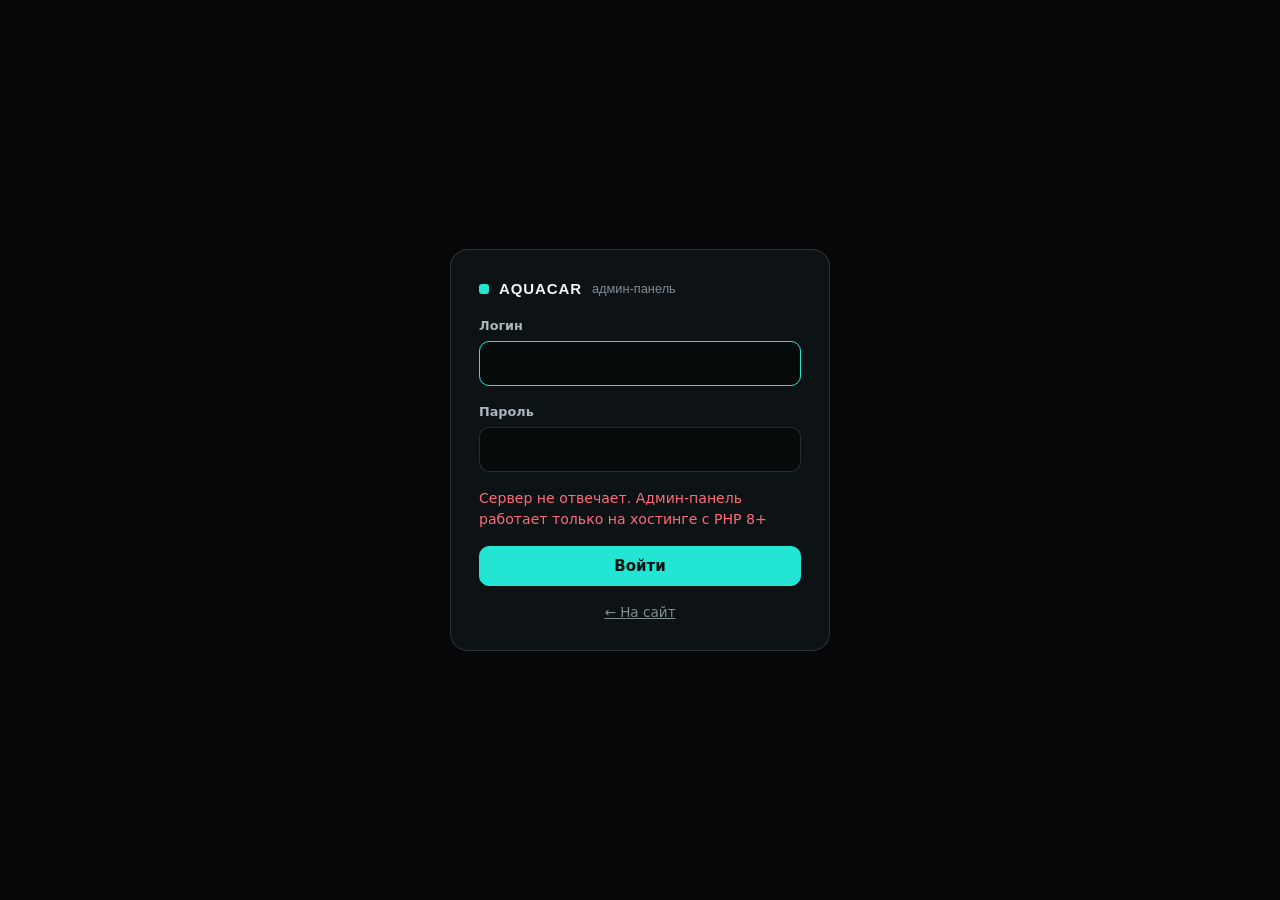
==== commit e7e9e805: "Add files via upload" ====
--- a/index.html
+++ b/index.html
@@ -1,262 +1,62 @@
 <!doctype html>
-<html lang="ru" class="no-js">
+<html lang="ru">
 <head>
   <meta charset="utf-8">
-  <meta name="viewport" content="width=device-width, initial-scale=1, viewport-fit=cover">
-  <title>AQUACAR — премиальная автомойка и детейлинг в Москве</title>
-  <meta name="description" content="Детейлинг-студия AQUACAR в Москве: бесконтактная мойка, химчистка салона, полировка, керамика и защитные покрытия. Онлайн-запись, гарантия качества, ежедневно 08:00–22:00.">
-  <meta name="theme-color" content="#050708">
-  <meta name="color-scheme" content="dark">
-  <link rel="canonical" href="https://aquacar.ru/">
-  <meta property="og:type" content="website">
-  <meta property="og:locale" content="ru_RU">
-  <meta property="og:site_name" content="AQUACAR">
-  <meta property="og:title" content="AQUACAR — премиальная автомойка и детейлинг в Москве">
-  <meta property="og:description" content="Детейлинг-студия AQUACAR в Москве: бесконтактная мойка, химчистка салона, полировка, керамика и защитные покрытия. Онлайн-запись, гарантия качества, ежедневно 08:00–22:00.">
-  <meta property="og:url" content="https://aquacar.ru/">
-  <meta property="og:image" content="https://aquacar.ru/assets/img/og-image.png">
-  <meta property="og:image:width" content="1200">
-  <meta property="og:image:height" content="630">
-  <meta name="twitter:card" content="summary_large_image">
-  <link rel="icon" href="assets/img/favicon.svg" type="image/svg+xml">
-  <link rel="icon" href="assets/img/favicon-32.png" sizes="32x32" type="image/png">
-  <link rel="apple-touch-icon" href="assets/img/apple-touch-icon.png">
-  <link rel="manifest" href="site.webmanifest">
-  <link rel="preload" href="assets/fonts/unbounded-cyrillic-2.woff2" as="font" type="font/woff2" crossorigin>
-  <link rel="stylesheet" href="assets/css/fonts.css?v=2.4.0">
-  <link rel="stylesheet" href="assets/css/base.css?v=2.4.0">
-  <link rel="stylesheet" href="assets/css/layout.css?v=2.4.0">
-  <link rel="stylesheet" href="assets/css/hero.css?v=2.4.0">
-  <link rel="stylesheet" href="assets/css/sections.css?v=2.4.0">
-  <script>document.documentElement.classList.replace('no-js', 'js');</script>
-  <script type="application/ld+json">
-  {"@context":"https://schema.org","@type":"AutoWash","name":"AQUACAR","url":"https://aquacar.ru/","image":"https://aquacar.ru/assets/img/og-image.png","telephone":"+7-495-120-45-67","email":"hello@aquacar.ru","priceRange":"₽₽","address":{"@type":"PostalAddress","streetAddress":"ул. Автозаводская, 23, стр. 4","addressLocality":"Москва","postalCode":"115280","addressCountry":"RU"},"geo":{"@type":"GeoCoordinates","latitude":55.7063,"longitude":37.6596},"openingHoursSpecification":[{"@type":"OpeningHoursSpecification","dayOfWeek":["Monday","Tuesday","Wednesday","Thursday","Friday","Saturday","Sunday"],"opens":"08:00","closes":"22:00"}]}
-  </script>
+  <meta name="viewport" content="width=device-width, initial-scale=1">
+  <meta name="robots" content="noindex, nofollow">
+  <title>Админ-панель — AQUACAR</title>
+  <link rel="icon" href="../assets/img/favicon.svg" type="image/svg+xml">
+  <link rel="stylesheet" href="../assets/css/fonts.css">
+  <link rel="stylesheet" href="admin.css?v=1.0.0">
 </head>
-<body data-page="home">
-  <main id="main">
-    <!-- Главный экран -->
-    <section class="hero" data-hero aria-label="Главный экран">
-      <div class="hero__stage">
-        <div class="hero__camera" data-hero-camera>
-          <div class="hero__floor" aria-hidden="true">
-            <span class="hero__drain"></span>
-            <span class="hero__bay"></span>
-          </div>
-          <div class="hero__spot" data-hero-spot>
-            <div class="hero__car" data-hero-car>
-              <svg class="topcar" viewBox="0 0 260 560" role="img" aria-label="Чёрный седан, вид сверху">
-                <defs>
-                  <linearGradient id="tc-paint" x1="28" y1="0" x2="232" y2="0" gradientUnits="userSpaceOnUse">
-                    <stop offset="0" stop-color="#040506"/><stop offset=".1" stop-color="#11171a"/><stop offset=".27" stop-color="#2a343a"/>
-                    <stop offset=".4" stop-color="#11171a"/><stop offset=".6" stop-color="#0e1316"/><stop offset=".74" stop-color="#232c31"/>
-                    <stop offset=".9" stop-color="#0d1113"/><stop offset="1" stop-color="#030404"/>
-                  </linearGradient>
-                  <linearGradient id="tc-roof" x1="62" y1="0" x2="198" y2="0" gradientUnits="userSpaceOnUse">
-                    <stop offset="0" stop-color="#0b0f11"/><stop offset=".3" stop-color="#2d383e"/><stop offset=".55" stop-color="#151b1e"/><stop offset="1" stop-color="#080b0c"/>
-                  </linearGradient>
-                  <linearGradient id="tc-glass" x1="0" y1="0" x2="0" y2="1">
-                    <stop offset="0" stop-color="#16242a"/><stop offset=".5" stop-color="#070b0d"/><stop offset="1" stop-color="#121c21"/>
-                  </linearGradient>
-                  <linearGradient id="tc-sheen" x1="0" y1="0" x2="1" y2="1">
-                    <stop offset="0" stop-color="#fff" stop-opacity="0"/><stop offset=".48" stop-color="#e8fffc" stop-opacity=".16"/><stop offset=".52" stop-color="#fff" stop-opacity="0"/>
-                  </linearGradient>
-                  <linearGradient id="tc-beam" x1="0" y1="1" x2="0" y2="0"><stop offset="0" stop-color="#bffcf6" stop-opacity=".22"/><stop offset="1" stop-color="#22e6d3" stop-opacity="0"/></linearGradient>
-                  <filter id="tc-blur" x="-30%" y="-10%" width="160%" height="120%"><feGaussianBlur stdDeviation="9"/></filter>
-                  <filter id="tc-glow" x="-50%" y="-50%" width="200%" height="200%"><feGaussianBlur stdDeviation="2.4" result="b"/><feMerge><feMergeNode in="b"/><feMergeNode in="SourceGraphic"/></feMerge></filter>
-                  <clipPath id="tc-clip"><path d="M130.0 12.0 C140.7 12.0 152.0 11.8 162.0 13.0 C172.0 14.2 182.0 16.0 190.0 19.0 C198.0 22.0 204.7 25.5 210.0 31.0 C215.3 36.5 218.8 43.8 222.0 52.0 C225.2 60.2 227.3 70.0 229.0 80.0 C230.7 90.0 231.5 101.2 232.0 112.0 C232.5 122.8 232.5 133.7 232.0 145.0 C231.5 156.3 230.0 167.5 229.0 180.0 C228.0 192.5 226.7 206.7 226.0 220.0 C225.3 233.3 225.0 246.7 225.0 260.0 C225.0 273.3 225.3 287.0 226.0 300.0 C226.7 313.0 227.7 326.0 229.0 338.0 C230.3 350.0 232.7 361.3 234.0 372.0 C235.3 382.7 236.7 391.7 237.0 402.0 C237.3 412.3 236.8 423.8 236.0 434.0 C235.2 444.2 234.0 453.3 232.0 463.0 C230.0 472.7 227.8 483.2 224.0 492.0 C220.2 500.8 215.5 509.3 209.0 516.0 C202.5 522.7 193.7 528.3 185.0 532.0 C176.3 535.7 166.2 536.8 157.0 538.0 C147.8 539.2 139.0 539.0 130.0 539.0 C121.0 539.0 112.2 539.2 103.0 538.0 C93.8 536.8 83.7 535.7 75.0 532.0 C66.3 528.3 57.5 522.7 51.0 516.0 C44.5 509.3 39.8 500.8 36.0 492.0 C32.2 483.2 30.0 472.7 28.0 463.0 C26.0 453.3 24.8 444.2 24.0 434.0 C23.2 423.8 22.7 412.3 23.0 402.0 C23.3 391.7 24.7 382.7 26.0 372.0 C27.3 361.3 29.7 350.0 31.0 338.0 C32.3 326.0 33.3 313.0 34.0 300.0 C34.7 287.0 35.0 273.3 35.0 260.0 C35.0 246.7 34.7 233.3 34.0 220.0 C33.3 206.7 32.0 192.5 31.0 180.0 C30.0 167.5 28.5 156.3 28.0 145.0 C27.5 133.7 27.5 122.8 28.0 112.0 C28.5 101.2 29.3 90.0 31.0 80.0 C32.7 70.0 34.8 60.2 38.0 52.0 C41.2 43.8 44.7 36.5 50.0 31.0 C55.3 25.5 62.0 22.0 70.0 19.0 C78.0 16.0 88.0 14.2 98.0 13.0 C108.0 11.8 119.3 12.0 130.0 12.0Z"/></clipPath>
-                </defs>
-                <rect x="24" y="18" width="212" height="530" rx="80" fill="#000" opacity=".75" filter="url(#tc-blur)"/>
-                <g fill="#0b0c0d" stroke="#1d2124" stroke-width="1">
-                  <rect x="222" y="86" width="16" height="62" rx="6"/><rect x="22" y="86" width="16" height="62" rx="6"/>
-                  <rect x="227" y="376" width="16" height="64" rx="6"/><rect x="17" y="376" width="16" height="64" rx="6"/>
-                </g>
-                <path d="M130.0 12.0 C140.7 12.0 152.0 11.8 162.0 13.0 C172.0 14.2 182.0 16.0 190.0 19.0 C198.0 22.0 204.7 25.5 210.0 31.0 C215.3 36.5 218.8 43.8 222.0 52.0 C225.2 60.2 227.3 70.0 229.0 80.0 C230.7 90.0 231.5 101.2 232.0 112.0 C232.5 122.8 232.5 133.7 232.0 145.0 C231.5 156.3 230.0 167.5 229.0 180.0 C228.0 192.5 226.7 206.7 226.0 220.0 C225.3 233.3 225.0 246.7 225.0 260.0 C225.0 273.3 225.3 287.0 226.0 300.0 C226.7 313.0 227.7 326.0 229.0 338.0 C230.3 350.0 232.7 361.3 234.0 372.0 C235.3 382.7 236.7 391.7 237.0 402.0 C237.3 412.3 236.8 423.8 236.0 434.0 C235.2 444.2 234.0 453.3 232.0 463.0 C230.0 472.7 227.8 483.2 224.0 492.0 C220.2 500.8 215.5 509.3 209.0 516.0 C202.5 522.7 193.7 528.3 185.0 532.0 C176.3 535.7 166.2 536.8 157.0 538.0 C147.8 539.2 139.0 539.0 130.0 539.0 C121.0 539.0 112.2 539.2 103.0 538.0 C93.8 536.8 83.7 535.7 75.0 532.0 C66.3 528.3 57.5 522.7 51.0 516.0 C44.5 509.3 39.8 500.8 36.0 492.0 C32.2 483.2 30.0 472.7 28.0 463.0 C26.0 453.3 24.8 444.2 24.0 434.0 C23.2 423.8 22.7 412.3 23.0 402.0 C23.3 391.7 24.7 382.7 26.0 372.0 C27.3 361.3 29.7 350.0 31.0 338.0 C32.3 326.0 33.3 313.0 34.0 300.0 C34.7 287.0 35.0 273.3 35.0 260.0 C35.0 246.7 34.7 233.3 34.0 220.0 C33.3 206.7 32.0 192.5 31.0 180.0 C30.0 167.5 28.5 156.3 28.0 145.0 C27.5 133.7 27.5 122.8 28.0 112.0 C28.5 101.2 29.3 90.0 31.0 80.0 C32.7 70.0 34.8 60.2 38.0 52.0 C41.2 43.8 44.7 36.5 50.0 31.0 C55.3 25.5 62.0 22.0 70.0 19.0 C78.0 16.0 88.0 14.2 98.0 13.0 C108.0 11.8 119.3 12.0 130.0 12.0Z" fill="url(#tc-paint)"/>
-                <g clip-path="url(#tc-clip)">
-                  <path d="M40 -10 L120 -10 L250 330 L170 330Z" fill="url(#tc-sheen)" class="topcar__sheen"/>
-                  <path d="M0 470 L260 380 L260 400 L0 490Z" fill="#fff" opacity=".03"/>
-                </g>
-                <path d="M130.0 12.0 C140.7 12.0 152.0 11.8 162.0 13.0 C172.0 14.2 182.0 16.0 190.0 19.0 C198.0 22.0 204.7 25.5 210.0 31.0 C215.3 36.5 218.8 43.8 222.0 52.0 C225.2 60.2 227.3 70.0 229.0 80.0 C230.7 90.0 231.5 101.2 232.0 112.0 C232.5 122.8 232.5 133.7 232.0 145.0 C231.5 156.3 230.0 167.5 229.0 180.0 C228.0 192.5 226.7 206.7 226.0 220.0 C225.3 233.3 225.0 246.7 225.0 260.0 C225.0 273.3 225.3 287.0 226.0 300.0 C226.7 313.0 227.7 326.0 229.0 338.0 C230.3 350.0 232.7 361.3 234.0 372.0 C235.3 382.7 236.7 391.7 237.0 402.0 C237.3 412.3 236.8 423.8 236.0 434.0 C235.2 444.2 234.0 453.3 232.0 463.0 C230.0 472.7 227.8 483.2 224.0 492.0 C220.2 500.8 215.5 509.3 209.0 516.0 C202.5 522.7 193.7 528.3 185.0 532.0 C176.3 535.7 166.2 536.8 157.0 538.0 C147.8 539.2 139.0 539.0 130.0 539.0 C121.0 539.0 112.2 539.2 103.0 538.0 C93.8 536.8 83.7 535.7 75.0 532.0 C66.3 528.3 57.5 522.7 51.0 516.0 C44.5 509.3 39.8 500.8 36.0 492.0 C32.2 483.2 30.0 472.7 28.0 463.0 C26.0 453.3 24.8 444.2 24.0 434.0 C23.2 423.8 22.7 412.3 23.0 402.0 C23.3 391.7 24.7 382.7 26.0 372.0 C27.3 361.3 29.7 350.0 31.0 338.0 C32.3 326.0 33.3 313.0 34.0 300.0 C34.7 287.0 35.0 273.3 35.0 260.0 C35.0 246.7 34.7 233.3 34.0 220.0 C33.3 206.7 32.0 192.5 31.0 180.0 C30.0 167.5 28.5 156.3 28.0 145.0 C27.5 133.7 27.5 122.8 28.0 112.0 C28.5 101.2 29.3 90.0 31.0 80.0 C32.7 70.0 34.8 60.2 38.0 52.0 C41.2 43.8 44.7 36.5 50.0 31.0 C55.3 25.5 62.0 22.0 70.0 19.0 C78.0 16.0 88.0 14.2 98.0 13.0 C108.0 11.8 119.3 12.0 130.0 12.0Z" fill="none" stroke="#22e6d3" stroke-opacity=".28" stroke-width="1"/>
-                <path d="M156.0 46.0 C155.5 34.7 158.8 79.7 160.0 100.0 C161.2 120.3 163.7 177.0 163.0 168.0Z M104.0 46.0 C104.5 34.7 101.2 79.7 100.0 100.0 C98.8 120.3 96.3 177.0 97.0 168.0Z" fill="none" stroke="#000" stroke-opacity=".55" stroke-width="1.4"/>
-                <path d="M156.0 46.0 C155.5 34.7 158.8 79.7 160.0 100.0 C161.2 120.3 163.7 177.0 163.0 168.0Z M104.0 46.0 C104.5 34.7 101.2 79.7 100.0 100.0 C98.8 120.3 96.3 177.0 97.0 168.0Z" fill="none" stroke="#fff" stroke-opacity=".06" stroke-width="1" transform="translate(1 0)"/>
-                <path d="M60 172 C90 167 170 167 200 172" fill="none" stroke="#000" stroke-opacity=".6" stroke-width="1.4"/>
-                <path d="M58 436 C90 441 170 441 202 436" fill="none" stroke="#000" stroke-opacity=".6" stroke-width="1.4"/>
-                <path d="M226.0 240.0 C226.0 240.0 227.0 262.0 227.0 262.0Z M34.0 240.0 C34.0 240.0 33.0 262.0 33.0 262.0Z M228.0 330.0 C228.0 330.0 230.0 352.0 230.0 352.0Z M32.0 330.0 C32.0 330.0 30.0 352.0 30.0 352.0Z" fill="none" stroke="#000" stroke-opacity=".5" stroke-width="1.2"/>
-                <path d="M130.0 176.0 C145.3 176.0 164.7 176.5 176.0 179.0 C187.3 181.5 192.8 185.2 198.0 191.0 C203.2 196.8 205.2 204.2 207.0 214.0 C208.8 223.8 208.7 235.7 209.0 250.0 C209.3 264.3 209.2 283.3 209.0 300.0 C208.8 316.7 208.8 336.0 208.0 350.0 C207.2 364.0 206.3 374.5 204.0 384.0 C201.7 393.5 199.7 401.3 194.0 407.0 C188.3 412.7 180.7 415.7 170.0 418.0 C159.3 420.3 143.3 421.0 130.0 421.0 C116.7 421.0 100.7 420.3 90.0 418.0 C79.3 415.7 71.7 412.7 66.0 407.0 C60.3 401.3 58.3 393.5 56.0 384.0 C53.7 374.5 52.8 364.0 52.0 350.0 C51.2 336.0 51.2 316.7 51.0 300.0 C50.8 283.3 50.7 264.3 51.0 250.0 C51.3 235.7 51.2 223.8 53.0 214.0 C54.8 204.2 56.8 196.8 62.0 191.0 C67.2 185.2 72.7 181.5 84.0 179.0 C95.3 176.5 114.7 176.0 130.0 176.0Z" fill="url(#tc-glass)"/>
-                <path d="M130.0 176.0 C145.3 176.0 164.7 176.5 176.0 179.0 C187.3 181.5 192.8 185.2 198.0 191.0 C203.2 196.8 205.2 204.2 207.0 214.0 C208.8 223.8 208.7 235.7 209.0 250.0 C209.3 264.3 209.2 283.3 209.0 300.0 C208.8 316.7 208.8 336.0 208.0 350.0 C207.2 364.0 206.3 374.5 204.0 384.0 C201.7 393.5 199.7 401.3 194.0 407.0 C188.3 412.7 180.7 415.7 170.0 418.0 C159.3 420.3 143.3 421.0 130.0 421.0 C116.7 421.0 100.7 420.3 90.0 418.0 C79.3 415.7 71.7 412.7 66.0 407.0 C60.3 401.3 58.3 393.5 56.0 384.0 C53.7 374.5 52.8 364.0 52.0 350.0 C51.2 336.0 51.2 316.7 51.0 300.0 C50.8 283.3 50.7 264.3 51.0 250.0 C51.3 235.7 51.2 223.8 53.0 214.0 C54.8 204.2 56.8 196.8 62.0 191.0 C67.2 185.2 72.7 181.5 84.0 179.0 C95.3 176.5 114.7 176.0 130.0 176.0Z" fill="none" stroke="#3a464c" stroke-opacity=".6" stroke-width="1"/>
-                <path d="M80 186 L110 182 L82 230 L68 228Z" fill="#fff" opacity=".06"/>
-                <path d="M130.0 236.0 C146.7 236.0 169.2 236.2 180.0 238.0 C190.8 239.8 192.0 239.7 195.0 247.0 C198.0 254.3 197.5 268.2 198.0 282.0 C198.5 295.8 198.3 318.0 198.0 330.0 C197.7 342.0 198.8 348.7 196.0 354.0 C193.2 359.3 192.0 360.5 181.0 362.0 C170.0 363.5 147.0 363.0 130.0 363.0 C113.0 363.0 90.0 363.5 79.0 362.0 C68.0 360.5 66.8 359.3 64.0 354.0 C61.2 348.7 62.3 342.0 62.0 330.0 C61.7 318.0 61.5 295.8 62.0 282.0 C62.5 268.2 62.0 254.3 65.0 247.0 C68.0 239.7 69.2 239.8 80.0 238.0 C90.8 236.2 113.3 236.0 130.0 236.0Z" fill="url(#tc-roof)"/>
-                <ellipse cx="112" cy="290" rx="20" ry="46" fill="#fff" opacity=".05"/>
-                <rect x="125" y="366" width="10" height="16" rx="5" fill="#0a0d0e" stroke="#2a3338" stroke-width=".8"/>
-                <path d="M228 186 C238 184 248 187 249 193 C249 199 240 201 229 199Z" fill="url(#tc-paint)" stroke="#000" stroke-opacity=".6"/><path d="M32 186 C22 184 12 187 11 193 C11 199 20 201 31 199Z" fill="url(#tc-paint)" stroke="#000" stroke-opacity=".6"/>
-                <g class="topcar__head" filter="url(#tc-glow)"><path d="M174 22 C192 24 210 32 220 50 L215 53 C206 40 192 32 176 29Z" fill="#c9fff9"/><path d="M86 22 C68 24 50 32 40 50 L45 53 C54 40 68 32 84 29Z" fill="#c9fff9"/></g>
-                <path class="topcar__beam" d="M42 30 L-20 -260 L280 -260 L218 30Z" fill="url(#tc-beam)"/>
-                <g class="topcar__tail" filter="url(#tc-glow)"><path d="M44 506 C60 522 90 530 130 531 C170 530 200 522 216 506 L212 503 C196 516 168 523 130 524 C92 523 64 516 48 503Z" fill="#ff3348"/></g>
-              </svg>
-            </div>
-            <ul class="hero__notes" aria-label="Что мы делаем с автомобилем">
-              <li class="hero__note" style="--y: 9%"><b>Оптика и кузов</b><span>бесконтактная мойка, антимошка</span></li>
-              <li class="hero__note" style="--y: 42%"><b>Салон и стёкла</b><span>химчистка, озонирование</span></li>
-              <li class="hero__note" style="--y: 74%"><b>Диски и шины</b><span>тормозная пыль, чернение</span></li>
-            </ul>
-          </div>
-        </div>
-        <div class="hero__vignette" aria-hidden="true"></div>
+<body>
+  <!-- Вход -->
+  <section class="login" data-login hidden>
+    <form class="login__card" data-login-form novalidate>
+      <div class="brand"><span class="brand__mark"></span>AQUACAR <small>админ-панель</small></div>
+      <label class="fld"><span>Логин</span><input name="login" autocomplete="username" required autofocus></label>
+      <label class="fld"><span>Пароль</span><input name="password" type="password" autocomplete="current-password" required></label>
+      <p class="login__error" data-login-error role="alert"></p>
+      <button class="btn btn--primary btn--block" type="submit">Войти</button>
+      <a class="login__back" href="../index.html">← На сайт</a>
+    </form>
+  </section>
 
-        <div class="container hero__content" data-hero-content>
-          <h1 class="hero__title" data-c="heroTitle">Профессиональный уход за&nbsp;вашим <span class="text-accent">автомобилем</span></h1>
-          <p class="hero__subtitle" data-c="heroSubtitle">Мойка, химчистка, полировка и керамика. Делаем аккуратно и в срок — с вниманием к каждой детали.</p>
-          <div class="hero__actions">
-            <a class="btn btn--primary btn--lg" href="catalog.html" data-drive-go>
-              Перейти в каталог
-              <svg class="icon" aria-hidden="true"><use href="#i-arrow"/></svg>
-            </a>
-            <a class="btn btn--ghost btn--lg" href="booking.html">
-              <svg class="icon" aria-hidden="true"><use href="#i-calendar"/></svg>
-              Записаться на мойку
-            </a>
-          </div>
-          <p class="hero__meta" data-c="heroMeta"><span>ул. Автозаводская, 23</span><span>ежедневно 8:00–22:00</span><span>6 боксов, без очереди</span></p>
-        </div>
+  <!-- Панель -->
+  <div class="app" data-app hidden>
+    <aside class="side">
+      <div class="brand"><span class="brand__mark"></span>AQUACAR <small>админ-панель</small></div>
+      <nav class="side__nav" data-nav>
+        <button type="button" data-tab="bookings" class="is-active">Заявки <b class="badge" data-new-count hidden></b></button>
+        <button type="button" data-tab="services">Услуги</button>
+        <button type="button" data-tab="reviews">Отзывы</button>
+        <button type="button" data-tab="contacts">Контакты и главная</button>
+        <button type="button" data-tab="telegram">Запись и Telegram</button>
+        <button type="button" data-tab="security">Безопасность</button>
+      </nav>
+      <div class="side__foot">
+        <a href="../index.html" target="_blank" rel="noopener">Открыть сайт ↗</a>
+        <button type="button" class="link" data-logout>Выйти</button>
+      </div>
+    </aside>
 
-        <a class="hero__scroll" href="#advantages" aria-label="Прокрутить к преимуществам">
-          <span class="hero__mouse" aria-hidden="true"><span></span></span>
-        </a>
+    <main class="main">
+      <div class="warn" data-default-warn hidden>
+        Вы входите со стандартным паролем <b>admin / admin</b>. Смените его в разделе
+        <button type="button" class="link" data-goto="security">«Безопасность»</button> — иначе в админку сможет зайти кто угодно.
       </div>
-    </section>
+      <div class="view" data-view></div>
+    </main>
 
-    <!-- Преимущества -->
-    <section class="section advantages" id="advantages" aria-labelledby="advantages-title">
-      <div class="container">
-        <header class="section-head section-head--center">
-          <p class="eyebrow eyebrow--center" data-reveal>Почему AQUACAR</p>
-          <h2 class="section-title" id="advantages-title" data-reveal style="--d:80ms">Почему к нам <span class="text-accent">возвращаются</span></h2>
-        </header>
+    <div class="savebar" data-savebar hidden>
+      <span>Есть несохранённые изменения</span>
+      <button type="button" class="btn btn--ghost" data-revert>Отменить</button>
+      <button type="button" class="btn btn--primary" data-save>Сохранить на сайте</button>
+    </div>
+  </div>
 
-        <ul class="stats" aria-label="AQUACAR в цифрах">
-          <li class="stat" data-reveal><strong class="stat__value"><span data-counter="12">12</span></strong><span class="stat__label">лет работы<br>с премиальными авто</span></li>
-          <li class="stat" data-reveal style="--d:80ms"><strong class="stat__value"><span data-counter="25000" data-format="thousands">25 000</span>+</strong><span class="stat__label">автомобилей<br>прошли через наши боксы</span></li>
-          <li class="stat" data-reveal style="--d:160ms"><strong class="stat__value"><span data-counter="4.9" data-decimals="1">4,9</span></strong><span class="stat__label">средняя оценка<br>на Яндекс Картах и 2ГИС</span></li>
-          <li class="stat" data-reveal style="--d:240ms"><strong class="stat__value"><span data-counter="6">6</span></strong><span class="stat__label">тёплых боксов —<br>без очередей</span></li>
-        </ul>
+  <div class="toast" data-toast hidden></div>
 
-        <ul class="adv-grid">
-          <li class="adv-card" data-reveal>
-            <span class="adv-card__icon" aria-hidden="true"><svg class="icon"><use href="#i-flask"/></svg></span>
-            <h3>Профессиональная химия</h3>
-            <p>Сертифицированные составы европейских брендов с нейтральным pH — безопасны для лака, резины, кожи и пластика.</p>
-          </li>
-          <li class="adv-card" data-reveal style="--d:70ms">
-            <span class="adv-card__icon" aria-hidden="true"><svg class="icon"><use href="#i-layers"/></svg></span>
-            <h3>Бережно к ЛКП</h3>
-            <p>Двухфазная мойка, метод двух вёдер и отдельная микрофибра на каждый этап — без царапин и голограмм.</p>
-          </li>
-          <li class="adv-card" data-reveal style="--d:140ms">
-            <span class="adv-card__icon" aria-hidden="true"><svg class="icon"><use href="#i-master"/></svg></span>
-            <h3>Опытные мастера</h3>
-            <p>Стаж каждого специалиста — от 5 лет. Регулярное обучение у производителей химии и внутренняя аттестация.</p>
-          </li>
-          <li class="adv-card" data-reveal style="--d:210ms">
-            <span class="adv-card__icon" aria-hidden="true"><svg class="icon"><use href="#i-gear"/></svg></span>
-            <h3>Современное оборудование</h3>
-            <p>Профессиональные аппараты высокого давления, парогенераторы и система осмоса для мойки без разводов.</p>
-          </li>
-          <li class="adv-card" data-reveal>
-            <span class="adv-card__icon" aria-hidden="true"><svg class="icon"><use href="#i-award"/></svg></span>
-            <h3>Гарантия качества</h3>
-            <p>Финальная проверка вместе с вами. Если что-то не понравится — бесплатно переделаем в течение 24 часов.</p>
-          </li>
-          <li class="adv-card" data-reveal style="--d:70ms">
-            <span class="adv-card__icon" aria-hidden="true"><svg class="icon"><use href="#i-cal-check"/></svg></span>
-            <h3>Удобная запись</h3>
-            <p>Онлайн-заявка за минуту, напоминание в мессенджере и точное время приезда — без ожидания в очереди.</p>
-          </li>
-          <li class="adv-card" data-reveal style="--d:140ms">
-            <span class="adv-card__icon" aria-hidden="true"><svg class="icon"><use href="#i-car"/></svg></span>
-            <h3>Автомобили любого класса</h3>
-            <p>От городских хэтчбеков до спорткаров и представительских седанов — с индивидуальным подходом к каждому.</p>
-          </li>
-          <li class="adv-card adv-card--cta" data-reveal style="--d:210ms">
-            <h3>Есть вопрос?</h3>
-            <p>Пришлите фото машины в Telegram — подскажем, что нужно, и назовём цену до визита.</p>
-            <a class="btn btn--primary btn--sm" href="https://t.me/aquacar_manager" target="_blank" rel="noopener" data-c-href="manager">Написать в Telegram <svg class="icon" aria-hidden="true"><use href="#i-arrow"/></svg></a>
-          </li>
-        </ul>
-      </div>
-    </section>
-
-
-    <!-- Популярные услуги -->
-    <section class="section popular" aria-labelledby="popular-title">
-      <div class="container">
-        <header class="section-head section-head--split">
-          <div>
-            <p class="eyebrow" data-reveal><span class="eyebrow__line" aria-hidden="true"></span>Популярные услуги</p>
-            <h2 class="section-title" id="popular-title" data-reveal style="--d:80ms">Что заказывают <span class="text-accent">чаще всего</span></h2>
-          </div>
-          <a class="btn btn--outline" href="catalog.html" data-reveal style="--d:160ms">Весь каталог <svg class="icon" aria-hidden="true"><use href="#i-arrow"/></svg></a>
-        </header>
-        <div class="catalog__grid catalog__grid--popular" data-popular="body-wash,complex-wash,interior-clean,polish"></div>
-      </div>
-    </section>
-
-    <!-- Отзывы -->
-    <section class="section reviews" aria-labelledby="reviews-title">
-      <div class="container">
-        <header class="section-head section-head--split">
-          <div>
-            <p class="eyebrow" data-reveal><span class="eyebrow__line" aria-hidden="true"></span>Отзывы клиентов</p>
-            <h2 class="section-title" id="reviews-title" data-reveal style="--d:80ms">Что говорят <span class="text-accent">клиенты</span></h2>
-          </div>
-          <a class="btn btn--ghost" href="reviews.html" data-reveal style="--d:160ms">Все отзывы <svg class="icon" aria-hidden="true"><use href="#i-arrow"/></svg></a>
-        </header>
-        <div class="carousel" data-carousel>
-          <div class="carousel__track" tabindex="0" role="region" aria-label="Отзывы клиентов, прокручиваются горизонтально" data-carousel-track></div>
-          <div class="carousel__controls">
-            <div class="carousel__progress" aria-hidden="true"><span data-carousel-progress></span></div>
-            <button class="icon-btn" type="button" aria-label="Предыдущие отзывы" data-carousel-prev><svg class="icon" aria-hidden="true"><use href="#i-chev-left"/></svg></button>
-            <button class="icon-btn" type="button" aria-label="Следующие отзывы" data-carousel-next><svg class="icon" aria-hidden="true"><use href="#i-chev-right"/></svg></button>
-          </div>
-        </div>
-      </div>
-    </section>
-
-    <!-- Призыв к записи -->
-    <section class="section section--tight">
-      <div class="container">
-        <div class="cta-banner" data-reveal="scale">
-          <div class="cta-banner__text">
-            <p class="eyebrow"><span class="eyebrow__line" aria-hidden="true"></span>Онлайн-запись</p>
-            <h2 class="section-title">Первый визит — <span class="text-accent">−15%</span></h2>
-            <p class="section-lead">Скидка действует на любую услугу при записи через сайт. Назовите администратору промокод AQUA15.</p>
-          </div>
-          <div class="cta-banner__actions">
-            <a class="btn btn--primary btn--lg" href="booking.html"><svg class="icon" aria-hidden="true"><use href="#i-calendar"/></svg>Записаться</a>
-            <a class="btn btn--ghost btn--lg" href="contacts.html"><svg class="icon" aria-hidden="true"><use href="#i-pin"/></svg>Как добраться</a>
-          </div>
-        </div>
-      </div>
-    </section>
-  </main>
-
-  <noscript><nav class="noscript-nav"><a href="index.html">Главная</a> · <a href="catalog.html">Услуги</a> · <a href="reviews.html">Отзывы</a> · <a href="booking.html">Запись</a> · <a href="contacts.html">Контакты</a></nav></noscript>
-
-  <script src="assets/js/layout.js?v=2.4.0"></script>
-  <script src="assets/js/config.js?v=2.4.0" defer></script>
-  <script src="assets/js/utils.js?v=2.4.0" defer></script>
-  <script src="assets/js/data/services.js?v=2.4.0" defer></script>
-  <script src="assets/js/data/reviews.js?v=2.4.0" defer></script>
-  <script src="assets/js/content.js?v=2.4.0" defer></script>
-  <script src="assets/js/services/booking-api.js?v=2.4.0" defer></script>
-  <script src="assets/js/components/reveal.js?v=2.4.0" defer></script>
-  <script src="assets/js/components/header.js?v=2.4.0" defer></script>
-  <script src="assets/js/components/hero.js?v=2.4.0" defer></script>
-  <script src="assets/js/components/catalog.js?v=2.4.0" defer></script>
-  <script src="assets/js/components/modal.js?v=2.4.0" defer></script>
-  <script src="assets/js/components/reviews.js?v=2.4.0" defer></script>
-  <script src="assets/js/components/datepicker.js?v=2.4.0" defer></script>
-  <script src="assets/js/components/booking-form.js?v=2.4.0" defer></script>
-  <script src="assets/js/components/misc.js?v=2.4.0" defer></script>
-  <script src="assets/js/main.js?v=2.4.0" defer></script>
+  <script src="admin.js?v=1.0.0"></script>
 </body>
 </html>
--- a/admin.css
+++ b/admin.css
@@ -0,0 +1,110 @@
+/* AQUACAR — админ-панель */
+:root {
+  --bg: #050708; --panel: #0d1215; --panel-2: #121a1e; --line: rgba(255,255,255,.08); --line-2: rgba(255,255,255,.14);
+  --text: #eef5f6; --text-2: #aab7bb; --text-3: #7f8d92; --accent: #22e6d3; --on-accent: #021412; --danger: #ff6b7a; --warn: #ffc94d;
+  color-scheme: dark;
+}
+* { box-sizing: border-box; }
+body { margin: 0; background: var(--bg); color: var(--text); font: 15px/1.5 'Manrope', system-ui, sans-serif; }
+[hidden] { display: none !important; }
+button, input, select, textarea { font: inherit; color: inherit; }
+a { color: var(--accent); }
+h1, h2, h3 { margin: 0; font-family: 'Unbounded', system-ui, sans-serif; font-weight: 600; }
+:focus-visible { outline: 2px solid var(--accent); outline-offset: 2px; }
+
+.brand { display: flex; align-items: center; gap: 10px; font-family: 'Unbounded', sans-serif; font-weight: 600; letter-spacing: .06em; }
+.brand small { font-family: 'Manrope', sans-serif; font-weight: 500; letter-spacing: 0; color: var(--text-3); font-size: .8rem; }
+.brand__mark { width: 10px; height: 10px; border-radius: 3px; background: var(--accent); }
+
+.btn { display: inline-flex; align-items: center; justify-content: center; gap: 8px; min-height: 40px; padding: 0 16px; border-radius: 10px; border: 1px solid var(--line-2); background: rgba(255,255,255,.03); font-weight: 600; cursor: pointer; transition: background-color .2s, border-color .2s; white-space: nowrap; }
+.btn:hover { border-color: rgba(34,230,211,.5); }
+.btn--primary { background: var(--accent); border-color: var(--accent); color: var(--on-accent); }
+.btn--primary:hover { background: #4cefdf; }
+.btn--danger { color: var(--danger); }
+.btn--danger:hover { border-color: rgba(255,107,122,.6); }
+.btn--sm { min-height: 32px; padding: 0 10px; font-size: .85rem; border-radius: 8px; }
+.btn--block { width: 100%; }
+.btn[disabled] { opacity: .5; pointer-events: none; }
+.link { background: none; border: 0; padding: 0; color: var(--accent); cursor: pointer; text-decoration: underline; text-underline-offset: 3px; }
+
+.fld { display: grid; gap: 6px; }
+.fld > span { font-size: .8rem; font-weight: 600; color: var(--text-2); }
+.fld small { color: var(--text-3); font-size: .78rem; }
+input, select, textarea { width: 100%; padding: 10px 12px; border-radius: 10px; border: 1px solid var(--line-2); background: #070a0b; }
+input:focus, select:focus, textarea:focus { outline: none; border-color: var(--accent); }
+textarea { resize: vertical; min-height: 80px; }
+input[type="checkbox"] { width: auto; accent-color: var(--accent); }
+.grid { display: grid; gap: 14px; grid-template-columns: repeat(auto-fill, minmax(220px, 1fr)); }
+.grid--2 { grid-template-columns: 1fr 1fr; }
+.full { grid-column: 1 / -1; }
+
+/* Вход */
+.login { min-height: 100vh; display: grid; place-items: center; padding: 20px; }
+.login__card { width: min(380px, 100%); display: grid; gap: 16px; padding: 28px; border-radius: 18px; border: 1px solid var(--line-2); background: var(--panel); }
+.login__error { margin: 0; min-height: 1em; color: var(--danger); font-size: .88rem; }
+.login__back { font-size: .85rem; color: var(--text-3); text-align: center; }
+
+/* Каркас */
+.app { display: grid; grid-template-columns: 250px 1fr; min-height: 100vh; }
+.side { position: sticky; top: 0; height: 100vh; display: flex; flex-direction: column; gap: 24px; padding: 22px 16px; border-right: 1px solid var(--line); background: #080b0d; }
+.side__nav { display: grid; gap: 4px; }
+.side__nav button { display: flex; align-items: center; justify-content: space-between; text-align: left; padding: 10px 12px; border-radius: 10px; border: 0; background: none; color: var(--text-2); font-weight: 600; cursor: pointer; }
+.side__nav button:hover { background: rgba(255,255,255,.04); color: var(--text); }
+.side__nav button.is-active { background: rgba(34,230,211,.1); color: var(--accent); }
+.side__foot { margin-top: auto; display: grid; gap: 10px; font-size: .88rem; }
+.badge { min-width: 22px; padding: 1px 7px; border-radius: 99px; background: var(--accent); color: var(--on-accent); font-size: .75rem; text-align: center; }
+.main { padding: 28px clamp(16px, 3vw, 40px) 120px; min-width: 0; }
+.view > header { display: flex; align-items: flex-end; justify-content: space-between; gap: 16px; flex-wrap: wrap; margin-bottom: 20px; }
+.view > header p { margin: 6px 0 0; color: var(--text-3); font-size: .9rem; }
+.tools { display: flex; gap: 8px; flex-wrap: wrap; align-items: center; }
+.tools input, .tools select { width: auto; min-width: 180px; }
+.card { padding: 20px; border-radius: 14px; border: 1px solid var(--line); background: var(--panel); margin-bottom: 14px; }
+.card h3 { font-size: 1rem; margin-bottom: 14px; }
+.muted { color: var(--text-3); font-size: .88rem; }
+.warn { margin-bottom: 20px; padding: 12px 16px; border-radius: 12px; border: 1px solid rgba(255,201,77,.4); background: rgba(255,201,77,.08); color: #ffe3a1; font-size: .9rem; }
+.note { padding: 12px 16px; border-radius: 12px; border: 1px solid var(--line-2); background: var(--panel-2); color: var(--text-2); font-size: .88rem; margin-bottom: 16px; }
+
+/* Заявки */
+.table-wrap { overflow-x: auto; border: 1px solid var(--line); border-radius: 14px; }
+table { width: 100%; border-collapse: collapse; font-size: .88rem; }
+th, td { padding: 10px 12px; text-align: left; vertical-align: top; border-bottom: 1px solid var(--line); }
+th { color: var(--text-3); font-weight: 600; background: #0a0e10; position: sticky; top: 0; }
+tr:last-child td { border-bottom: 0; }
+td.nowrap { white-space: nowrap; }
+td .comment { max-width: 260px; color: var(--text-2); }
+td select { padding: 6px 8px; min-width: 130px; }
+.st-new td:first-child { box-shadow: inset 3px 0 0 var(--accent); }
+.empty { padding: 40px; text-align: center; color: var(--text-3); }
+
+/* Список услуг / отзывов */
+.item { border: 1px solid var(--line); border-radius: 14px; background: var(--panel); margin-bottom: 10px; }
+.item[open] { border-color: var(--line-2); }
+.item > summary { display: flex; align-items: center; gap: 14px; padding: 12px 14px; cursor: pointer; list-style: none; }
+.item > summary::-webkit-details-marker { display: none; }
+.item__thumb { width: 64px; height: 44px; border-radius: 8px; object-fit: cover; background: #0a0f11; flex: none; }
+.item__title { font-weight: 700; }
+.item__sub { color: var(--text-3); font-size: .84rem; }
+.item__actions { margin-left: auto; display: flex; gap: 6px; }
+.item.is-hidden .item__title::after { content: ' · скрыта'; color: var(--warn); font-weight: 500; font-size: .82rem; }
+.item__body { padding: 4px 14px 16px; }
+.photo { display: flex; gap: 14px; align-items: center; }
+.photo img { width: 160px; height: 106px; object-fit: cover; border-radius: 10px; background: #0a0f11; }
+.checks { display: flex; flex-wrap: wrap; gap: 8px 16px; }
+.checks label { display: flex; gap: 6px; align-items: center; font-size: .9rem; }
+
+/* Панель сохранения */
+.savebar { position: fixed; left: 50%; bottom: 18px; transform: translateX(-50%); display: flex; align-items: center; gap: 12px; padding: 10px 12px 10px 18px; border-radius: 14px; border: 1px solid rgba(34,230,211,.4); background: #0f1719; box-shadow: 0 20px 50px -20px #000; z-index: 20; }
+.savebar span { color: var(--text-2); font-size: .9rem; }
+
+.toast { position: fixed; right: 18px; top: 18px; z-index: 30; max-width: 360px; padding: 12px 16px; border-radius: 12px; border: 1px solid rgba(34,230,211,.4); background: #0f1719; font-size: .9rem; }
+.toast.is-error { border-color: rgba(255,107,122,.5); }
+
+@media (max-width: 860px) {
+  .app { grid-template-columns: 1fr; }
+  .side { position: static; height: auto; flex-direction: row; flex-wrap: wrap; align-items: center; padding: 14px; gap: 12px; }
+  .side__nav { grid-auto-flow: column; overflow-x: auto; width: 100%; order: 3; }
+  .side__nav button { white-space: nowrap; }
+  .side__foot { margin: 0 0 0 auto; display: flex; }
+  .grid--2 { grid-template-columns: 1fr; }
+  .savebar { left: 12px; right: 12px; transform: none; flex-wrap: wrap; }
+}
